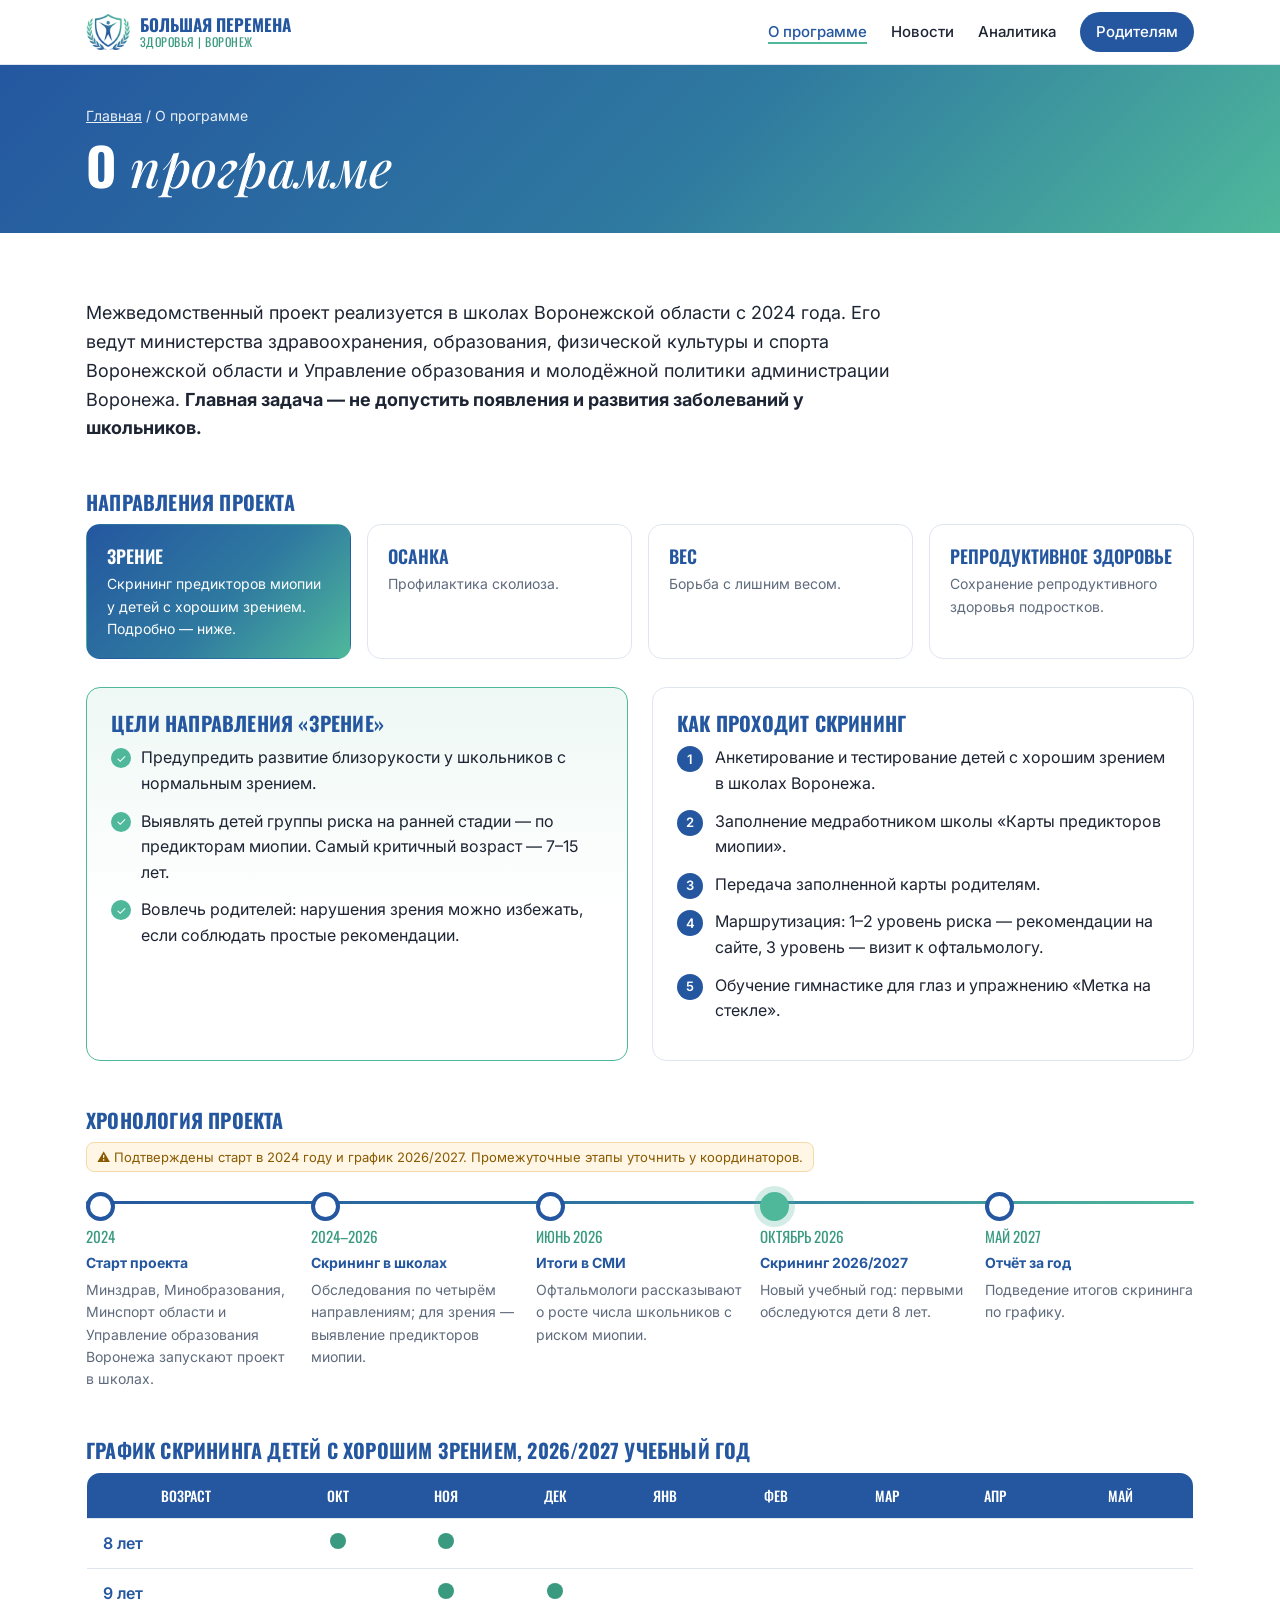
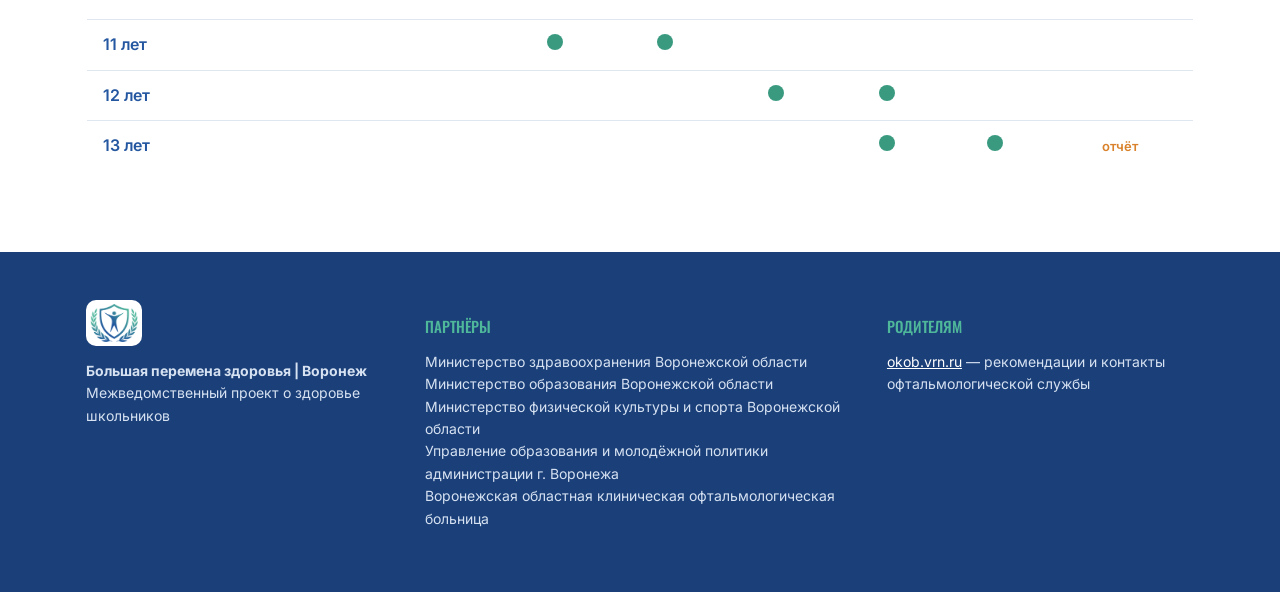
==== about.html @ 9f2401a3 "Главная — краткие выдержки, подробности на отдельных страницах Co-Authored-By: Claude Opus 5.5 <nore" ====
<!doctype html>
<html lang="ru">
<head>
<meta charset="utf-8">
<meta name="viewport" content="width=device-width, initial-scale=1">
<title>О программе · Большая перемена здоровья</title>
<meta name="description" content="Цели, направления, хронология и график скрининга проекта.">
<link rel="icon" href="assets/emblem.png">
<link rel="preconnect" href="https://fonts.googleapis.com">
<link href="https://fonts.googleapis.com/css2?family=Oswald:wght@500;700&family=Playfair+Display:ital,wght@1,500&family=Inter:wght@400;500;600&display=swap" rel="stylesheet">
<link rel="stylesheet" href="styles.css">
</head>
<body>

<header class="topbar">
  <div class="wrap topbar__in">
    <a href="index.html" class="brand">
      <img src="assets/emblem.png" alt="" width="44" height="36">
      <span class="brand__txt"><b>Большая перемена</b><small>здоровья | Воронеж</small></span>
    </a>
    <button class="burger" aria-label="Меню" aria-expanded="false">☰</button>
    <nav class="nav">
      <a href="about.html" aria-current="page">О программе</a>
      <a href="news.html">Новости</a>
      <a href="analytics.html">Аналитика</a>
      <a href="https://okob.vrn.ru" target="_blank" rel="noopener" class="nav__cta">Родителям</a>
    </nav>
  </div>
</header>

<main id="top">
  <section class="page-head">
    <div class="wrap">
      <p class="crumbs"><a href="index.html">Главная</a> / О программе</p>
      <h1>О <em>программе</em></h1>
    </div>
  </section>
  <section class="section section--first">
    <div class="wrap">
      <p class="intro">Межведомственный проект реализуется в школах Воронежской области с 2024 года. Его ведут министерства здравоохранения, образования, физической культуры и спорта Воронежской области и Управление образования и молодёжной политики администрации Воронежа. <b>Главная задача — не допустить появления и развития заболеваний у школьников.</b></p>

      <h3 class="sub">Направления проекта</h3>
      <div class="dirs">
        <div class="dir dir--main"><b>Зрение</b><span>Скрининг предикторов миопии у детей с хорошим зрением. Подробно — ниже.</span></div>
        <div class="dir"><b>Осанка</b><span>Профилактика сколиоза.</span></div>
        <div class="dir"><b>Вес</b><span>Борьба с лишним весом.</span></div>
        <div class="dir"><b>Репродуктивное здоровье</b><span>Сохранение репродуктивного здоровья подростков.</span></div>
      </div>

      <div class="grid2">
        <div class="card card--goal">
          <h3>Цели направления «Зрение»</h3>
          <ul class="ticks">
            <li>Предупредить развитие близорукости у школьников с нормальным зрением.</li>
            <li>Выявлять детей группы риска на ранней стадии — по предикторам миопии. Самый критичный возраст — 7–15 лет.</li>
            <li>Вовлечь родителей: нарушения зрения можно избежать, если соблюдать простые рекомендации.</li>
          </ul>
        </div>
        <div class="card">
          <h3>Как проходит скрининг</h3>
          <ol class="steps">
            <li>Анкетирование и тестирование детей с хорошим зрением в школах Воронежа.</li>
            <li>Заполнение медработником школы «Карты предикторов миопии».</li>
            <li>Передача заполненной карты родителям.</li>
            <li>Маршрутизация: 1–2 уровень риска — рекомендации на сайте, 3 уровень — визит к офтальмологу.</li>
            <li>Обучение гимнастике для глаз и упражнению «Метка на стекле».</li>
          </ol>
        </div>
      </div>

      <h3 class="sub">Хронология проекта</h3>
      <p class="note">⚠ Подтверждены старт в 2024 году и график 2026/2027. Промежуточные этапы уточнить у координаторов.</p>
      <ol class="timeline">
        <li><time>2024</time><b>Старт проекта</b><span>Минздрав, Минобразования, Минспорт области и Управление образования Воронежа запускают проект в школах.</span></li>
        <li><time>2024–2026</time><b>Скрининг в школах</b><span>Обследования по четырём направлениям; для зрения — выявление предикторов миопии.</span></li>
        <li><time>Июнь 2026</time><b>Итоги в СМИ</b><span>Офтальмологи рассказывают о росте числа школьников с риском миопии.</span></li>
        <li class="is-now"><time>Октябрь 2026</time><b>Скрининг 2026/2027</b><span>Новый учебный год: первыми обследуются дети 8 лет.</span></li>
        <li><time>Май 2027</time><b>Отчёт за год</b><span>Подведение итогов скрининга по графику.</span></li>
      </ol>

      <h3 class="sub">График скрининга детей с хорошим зрением, 2026/2027 учебный год</h3>
      <div class="table-scroll">
        <table class="sched">
          <thead><tr><th>Возраст</th><th>Окт</th><th>Ноя</th><th>Дек</th><th>Янв</th><th>Фев</th><th>Мар</th><th>Апр</th><th>Май</th></tr></thead>
          <tbody>
            <tr><th>8 лет</th><td class="on"></td><td class="on"></td><td></td><td></td><td></td><td></td><td></td><td></td></tr>
            <tr><th>9 лет</th><td></td><td class="on"></td><td class="on"></td><td></td><td></td><td></td><td></td><td></td></tr>
            <tr><th>11 лет</th><td></td><td></td><td class="on"></td><td class="on"></td><td></td><td></td><td></td><td></td></tr>
            <tr><th>12 лет</th><td></td><td></td><td></td><td></td><td class="on"></td><td class="on"></td><td></td><td></td></tr>
            <tr><th>13 лет</th><td></td><td></td><td></td><td></td><td></td><td class="on"></td><td class="on"></td><td class="rep">отчёт</td></tr>
          </tbody>
        </table>
      </div>
    </div>
  </section>
</main>

<footer class="footer">
  <div class="wrap footer__in">
    <div>
      <img src="assets/emblem.png" alt="" width="56" height="46">
      <p><b>Большая перемена здоровья | Воронеж</b><br>Межведомственный проект о здоровье школьников</p>
    </div>
    <div>
      <p class="footer__h">Партнёры</p>
      <p>Министерство здравоохранения Воронежской области<br>Министерство образования Воронежской области<br>Министерство физической культуры и спорта Воронежской области<br>Управление образования и молодёжной политики администрации г. Воронежа<br>Воронежская областная клиническая офтальмологическая больница</p>
    </div>
    <div>
      <p class="footer__h">Родителям</p>
      <p><a href="https://okob.vrn.ru" target="_blank" rel="noopener">okob.vrn.ru</a> — рекомендации и контакты офтальмологической службы</p>
    </div>
  </div>
</footer>

<script src="app.js"></script>
</body>
</html>
---- styles.css ----
:root {
  --blue: #2457a0;
  --blue-d: #1b3f78;
  --teal: #4fb89b;
  --teal-d: #3a9a80;
  --ink: #1d2433;
  --muted: #5f6b7d;
  --line: #dfe6ef;
  --bg: #ffffff;
  --tint: #f2f7fa;
  --radius: 14px;
  --grad: linear-gradient(135deg, var(--blue) 0%, #2f7aa0 55%, var(--teal) 100%);
  --accent-text: #2457a0;
  --surface: #ffffff;
  --header: rgba(255,255,255,.95);
  --goal: #eef8f4;
  --tag-bg: #e8f5f0;
  --track: #e5ecf5;
  --note-bg: #fff6e5;
  --note-fg: #8a5a00;
  --note-line: #f3dca8;
}
@media (prefers-color-scheme: dark) {
  :root:not([data-theme="light"]) {
    --ink: #e4eaf3; --muted: #9aa8bb; --line: #2a3648; --bg: #0f1724; --tint: #131d2d;
    --accent-text: #8db8f0; --teal-d: #63c9ab; --surface: #172233; --header: rgba(15,23,36,.95);
    --goal: #16302b; --tag-bg: #1b3a33; --track: #26344a;
    --note-bg: #33270f; --note-fg: #f0c873; --note-line: #5a4519; color-scheme: dark;
  }
}
:root[data-theme="dark"] {
  --ink: #e4eaf3; --muted: #9aa8bb; --line: #2a3648; --bg: #0f1724; --tint: #131d2d;
  --accent-text: #8db8f0; --teal-d: #63c9ab; --surface: #172233; --header: rgba(15,23,36,.95);
  --goal: #16302b; --tag-bg: #1b3a33; --track: #26344a;
  --note-bg: #33270f; --note-fg: #f0c873; --note-line: #5a4519; color-scheme: dark;
}

* { box-sizing: border-box; }
html { scroll-behavior: smooth; scroll-padding-top: 72px; }
body { margin: 0; font: 16px/1.6 Inter, system-ui, sans-serif; color: var(--ink); background: var(--bg); }
img { max-width: 100%; display: block; }
a { color: var(--accent-text); }
a:focus-visible, button:focus-visible { outline: 3px solid var(--teal); outline-offset: 2px; }
@media (prefers-reduced-motion: reduce) { html { scroll-behavior: auto; } .post { transition: none; } }
.wrap { max-width: 1140px; margin: 0 auto; padding: 0 16px; }

h1, h2, h3 { font-family: Oswald, sans-serif; text-transform: uppercase; letter-spacing: .01em; line-height: 1.15; margin: 0 0 .5em; }
h1 em, h2 em { font-family: "Playfair Display", serif; font-style: italic; text-transform: none; font-weight: 500; }
h2 { font-size: clamp(28px, 4vw, 40px); color: var(--accent-text); }
h3 { font-size: 20px; color: var(--accent-text); }
.sub { margin-top: 48px; }
.eyebrow { font: 600 13px/1 Inter, sans-serif; text-transform: uppercase; letter-spacing: .12em; margin: 0 0 12px; opacity: .85; }
.eyebrow--teal { color: var(--teal-d); opacity: 1; }
.intro { font-size: 18px; max-width: 820px; }
.muted { color: var(--muted); font-size: 14px; margin: -6px 0 16px; }
.note { display: inline-block; background: var(--note-bg); color: var(--note-fg); border: 1px solid var(--note-line); border-radius: 8px; padding: 4px 10px; font-size: 13px; margin: 0 0 20px; }

/* top bar */
.topbar { position: sticky; top: env(safe-area-inset-top, 0px); z-index: 10; background: var(--header); backdrop-filter: blur(8px); border-bottom: 1px solid var(--line); }
.topbar__in { display: flex; align-items: center; justify-content: space-between; height: 64px; }
.brand { display: flex; align-items: center; gap: 10px; text-decoration: none; color: var(--accent-text); }
.brand img { width: 44px; height: auto; }
.brand__txt { display: flex; flex-direction: column; font-family: Oswald, sans-serif; text-transform: uppercase; line-height: 1.1; }
.brand__txt b { font-weight: 700; font-size: 17px; }
.brand__txt small { font-size: 12px; letter-spacing: .04em; color: var(--teal-d); }
.nav { display: flex; gap: 24px; align-items: center; }
.nav a { text-decoration: none; color: var(--ink); font-weight: 500; font-size: 15px; }
.nav a:hover { color: var(--accent-text); }
.nav__cta { background: var(--blue); color: #fff !important; padding: 8px 16px; border-radius: 999px; }
.burger { display: none; background: none; border: 0; font-size: 26px; color: var(--accent-text); cursor: pointer; }

/* hero */
.hero { background: var(--grad); color: #fff; padding: 72px 0; overflow: hidden; }
.hero__in { display: grid; grid-template-columns: 1.3fr 1fr; gap: 40px; align-items: center; }
.hero h1 { font-size: clamp(36px, 6vw, 64px); color: #fff; }
.lead { font-size: 19px; max-width: 560px; opacity: .95; }
.hero__logo { background: #fff; border-radius: 24px; padding: 24px; max-width: 340px; justify-self: center; box-shadow: 0 20px 50px rgba(0,0,0,.18); }
.hero__btns { display: flex; flex-wrap: wrap; gap: 12px; margin-top: 28px; }
.btn { display: inline-block; padding: 12px 22px; border-radius: 999px; font-weight: 600; text-decoration: none; }
.btn--light { background: #fff; color: var(--blue); }
.btn--ghost { border: 2px solid rgba(255,255,255,.8); color: #fff; }

/* sections */
.section { padding: 80px 0; }
.section--tint { background: var(--tint); }
.grid2 { display: grid; grid-template-columns: 1fr 1fr; gap: 24px; margin: 28px 0 24px; }
.card { background: var(--surface); border: 1px solid var(--line); border-radius: var(--radius); padding: 24px; }
.card--goal { border-color: var(--teal); background: linear-gradient(180deg, var(--goal), var(--surface) 60%); }
.ticks, .steps { margin: 0; padding: 0; list-style: none; }
.ticks li { position: relative; padding-left: 30px; margin-bottom: 12px; }
.ticks li::before { content: "✓"; position: absolute; left: 0; top: 0; width: 20px; height: 20px; border-radius: 50%; background: var(--teal); color: #fff; font-size: 12px; display: grid; place-items: center; margin-top: 3px; }
.steps { counter-reset: s; }
.steps li { counter-increment: s; position: relative; padding-left: 38px; margin-bottom: 12px; }
.steps li::before { content: counter(s); position: absolute; left: 0; top: 1px; width: 26px; height: 26px; border-radius: 50%; background: var(--blue); color: #fff; font-weight: 600; font-size: 13px; display: grid; place-items: center; }

/* timeline */
.timeline { list-style: none; margin: 0; padding: 0; display: grid; grid-template-columns: repeat(5, 1fr); gap: 16px; position: relative; }
.timeline::before { content: ""; position: absolute; top: 9px; left: 0; right: 0; height: 3px; background: var(--grad); border-radius: 3px; }
.timeline li { position: relative; padding-top: 32px; display: flex; flex-direction: column; gap: 4px; font-size: 14px; }
.timeline li::before { content: ""; position: absolute; top: 0; left: 0; width: 21px; height: 21px; border-radius: 50%; background: var(--surface); border: 4px solid var(--blue); }
.timeline li.is-now::before { background: var(--teal); border-color: var(--teal); box-shadow: 0 0 0 6px rgba(79,184,155,.25); }
.timeline time { font-family: Oswald, sans-serif; color: var(--teal-d); text-transform: uppercase; font-size: 15px; }
.timeline b { color: var(--accent-text); }
.timeline span { color: var(--muted); }

/* schedule */
.table-scroll { overflow-x: auto; }
.sched { width: 100%; min-width: 560px; border-collapse: collapse; background: var(--surface); border-radius: var(--radius); overflow: hidden; border: 1px solid var(--line); }
.sched th, .sched td { padding: 12px 8px; text-align: center; border-bottom: 1px solid var(--line); }
.sched thead th { background: var(--blue); color: #fff; font: 500 14px Oswald, sans-serif; text-transform: uppercase; }
.sched tbody th { text-align: left; padding-left: 16px; font-weight: 600; color: var(--accent-text); }
.sched td.on::after { content: ""; display: inline-block; width: 16px; height: 16px; border-radius: 50%; background: var(--teal-d); }
.sched td.rep { color: #d9822b; font-size: 13px; font-weight: 600; }

/* news */
.chips { display: flex; flex-wrap: wrap; gap: 8px; margin-bottom: 24px; }
.chip { border: 1px solid var(--line); background: var(--surface); padding: 8px 16px; border-radius: 999px; font: 500 14px Inter, sans-serif; cursor: pointer; color: var(--ink); }
.chip.is-active { background: var(--blue); border-color: var(--blue); color: #fff; }
.news { display: grid; grid-template-columns: repeat(3, 1fr); gap: 24px; }
.post { background: var(--surface); border-radius: var(--radius); overflow: hidden; border: 1px solid var(--line); display: flex; flex-direction: column; transition: transform .15s, box-shadow .15s; }
.post:hover { transform: translateY(-3px); box-shadow: 0 12px 30px rgba(36,87,160,.12); }
.post__img { height: 150px; background: var(--grad); display: grid; place-items: center; font-size: 44px; }
.post__body { padding: 18px 20px 22px; display: flex; flex-direction: column; gap: 8px; flex: 1; }
.post__meta { font-size: 13px; color: var(--muted); display: flex; gap: 10px; align-items: center; }
.tag { background: var(--tag-bg); color: var(--teal-d); padding: 2px 8px; border-radius: 6px; font-weight: 600; font-size: 12px; }
.post h4 { margin: 0; font-size: 17px; line-height: 1.35; }
.post p { margin: 0; color: var(--muted); font-size: 14px; }
.post a { margin-top: auto; font-weight: 600; text-decoration: none; font-size: 14px; }

/* analytics */
.kpis { display: grid; grid-template-columns: repeat(4, 1fr); gap: 16px; margin-top: 8px; }
.kpi { background: var(--grad); color: #fff; border-radius: var(--radius); padding: 22px; display: flex; flex-direction: column; }
.kpi__v { font: 700 38px/1.1 Oswald, sans-serif; }
.kpi__l { font-size: 14px; opacity: .9; }
.bars { display: flex; align-items: flex-end; gap: 16px; height: 220px; padding-top: 10px; border-bottom: 1px solid var(--line); }
.bar { flex: 1; height: 100%; display: flex; flex-direction: column; justify-content: flex-end; align-items: center; position: relative; }
.bar__plan { position: absolute; bottom: 0; width: 70%; background: var(--track); border-radius: 6px 6px 0 0; }
.bar__fact { position: relative; width: 70%; background: var(--blue); border-radius: 6px 6px 0 0; }
.bar__v { position: relative; font-size: 12px; font-weight: 600; color: var(--accent-text); margin-bottom: 4px; }
.bar__x { display: flex; gap: 16px; margin-top: 8px; }
.bar__x span { flex: 1; text-align: center; font-size: 13px; color: var(--muted); }
.donut-wrap { display: flex; align-items: center; gap: 28px; flex-wrap: wrap; }
.donut { width: 180px; height: 180px; transform: rotate(-90deg); }
.legend { list-style: none; margin: 0; padding: 0; display: flex; flex-direction: column; gap: 10px; font-size: 14px; }
.legend i { display: inline-block; width: 12px; height: 12px; border-radius: 3px; margin-right: 8px; vertical-align: -1px; }
.legend b { font-family: Oswald, sans-serif; font-size: 18px; margin-right: 6px; }
.hbars { display: flex; flex-direction: column; gap: 14px; }
.hbar { display: grid; grid-template-columns: 260px 1fr 48px; gap: 12px; align-items: center; font-size: 14px; }
.hbar__track { height: 12px; background: var(--track); border-radius: 6px; overflow: hidden; }
.hbar__fill { height: 100%; background: linear-gradient(90deg, var(--blue), var(--teal)); border-radius: 6px; }
.hbar b { text-align: right; color: var(--accent-text); }

/* footer */
.footer { background: var(--blue-d); color: #d6e2f2; padding: 48px 0; font-size: 14px; }
.footer__in { display: grid; grid-template-columns: 1fr 1.4fr 1fr; gap: 32px; }
.footer img { background: #fff; border-radius: 10px; padding: 4px; margin-bottom: 12px; }
.footer a { color: #fff; }
.footer__h { font: 500 15px Oswald, sans-serif; text-transform: uppercase; color: var(--teal); margin-bottom: 8px; }

/* responsive */
@media (max-width: 900px) {
  .hero__in, .grid2, .footer__in { grid-template-columns: 1fr; }
  .hero__logo { max-width: 240px; }
  .news { grid-template-columns: 1fr 1fr; }
  .kpis { grid-template-columns: 1fr 1fr; }
  .timeline { grid-template-columns: 1fr; gap: 20px; padding-left: 36px; }
  .timeline::before { top: 0; bottom: 0; left: 9px; right: auto; width: 3px; height: auto; }
  .timeline li { padding-top: 0; }
  .timeline li::before { left: -36px; top: 2px; }
  .hbar { grid-template-columns: 1fr 48px; }
  .hbar span { grid-column: 1 / -1; }
}
@media (max-width: 720px) {
  .burger { display: block; }
  .nav { display: none; position: absolute; top: 64px; left: 0; right: 0; background: var(--surface); flex-direction: column; align-items: stretch; gap: 0; border-bottom: 1px solid var(--line); }
  .nav.is-open { display: flex; }
  .nav a { padding: 14px 16px; border-top: 1px solid var(--line); }
  .nav__cta { border-radius: 0; }
  .news { grid-template-columns: 1fr; }
  .section { padding: 56px 0; }
  .hero { padding: 48px 0; }
}

/* directions */
.dirs { display: grid; grid-template-columns: repeat(4, 1fr); gap: 16px; margin-bottom: 8px; }
.dir { display: flex; flex-direction: column; gap: 4px; padding: 18px 20px; border-radius: var(--radius); border: 1px solid var(--line); background: var(--surface); font-size: 14px; color: var(--muted); }
.dir b { font: 600 18px Oswald, sans-serif; text-transform: uppercase; color: var(--accent-text); }
.dir--main { background: var(--grad); border-color: transparent; color: #fff; }
.dir--main b { color: #fff; }
@media (max-width: 900px) { .dirs { grid-template-columns: 1fr 1fr; } }
@media (max-width: 480px) { .dirs { grid-template-columns: 1fr; } }
.post__img { color: #fff; font: 600 15px Oswald, sans-serif; text-transform: uppercase; letter-spacing: .08em; }

/* multi-page */
.nav a[aria-current="page"] { color: var(--accent-text); box-shadow: inset 0 -2px 0 var(--teal); }
.page-head { background: var(--grad); color: #fff; padding-block: 40px 36px; }
.page-head h1 { color: #fff; font-size: clamp(32px, 5vw, 52px); margin: 0; }
.crumbs { margin: 0 0 8px; font-size: 14px; opacity: .9; }
.crumbs a { color: #fff; }
.section--first { padding-top: 48px; }
.section__head { display: flex; flex-wrap: wrap; align-items: baseline; justify-content: space-between; gap: 8px 24px; margin-bottom: 8px; }
.section__head h2 { margin: 0; }
.more { font-weight: 600; text-decoration: none; white-space: nowrap; }
.more:hover { text-decoration: underline; }
.timeline--short { grid-template-columns: repeat(3, 1fr); margin-top: 32px; }
@media (max-width: 900px) {
  .timeline--short { grid-template-columns: 1fr; }
  .nav a[aria-current="page"] { box-shadow: inset 3px 0 0 var(--teal); }
}
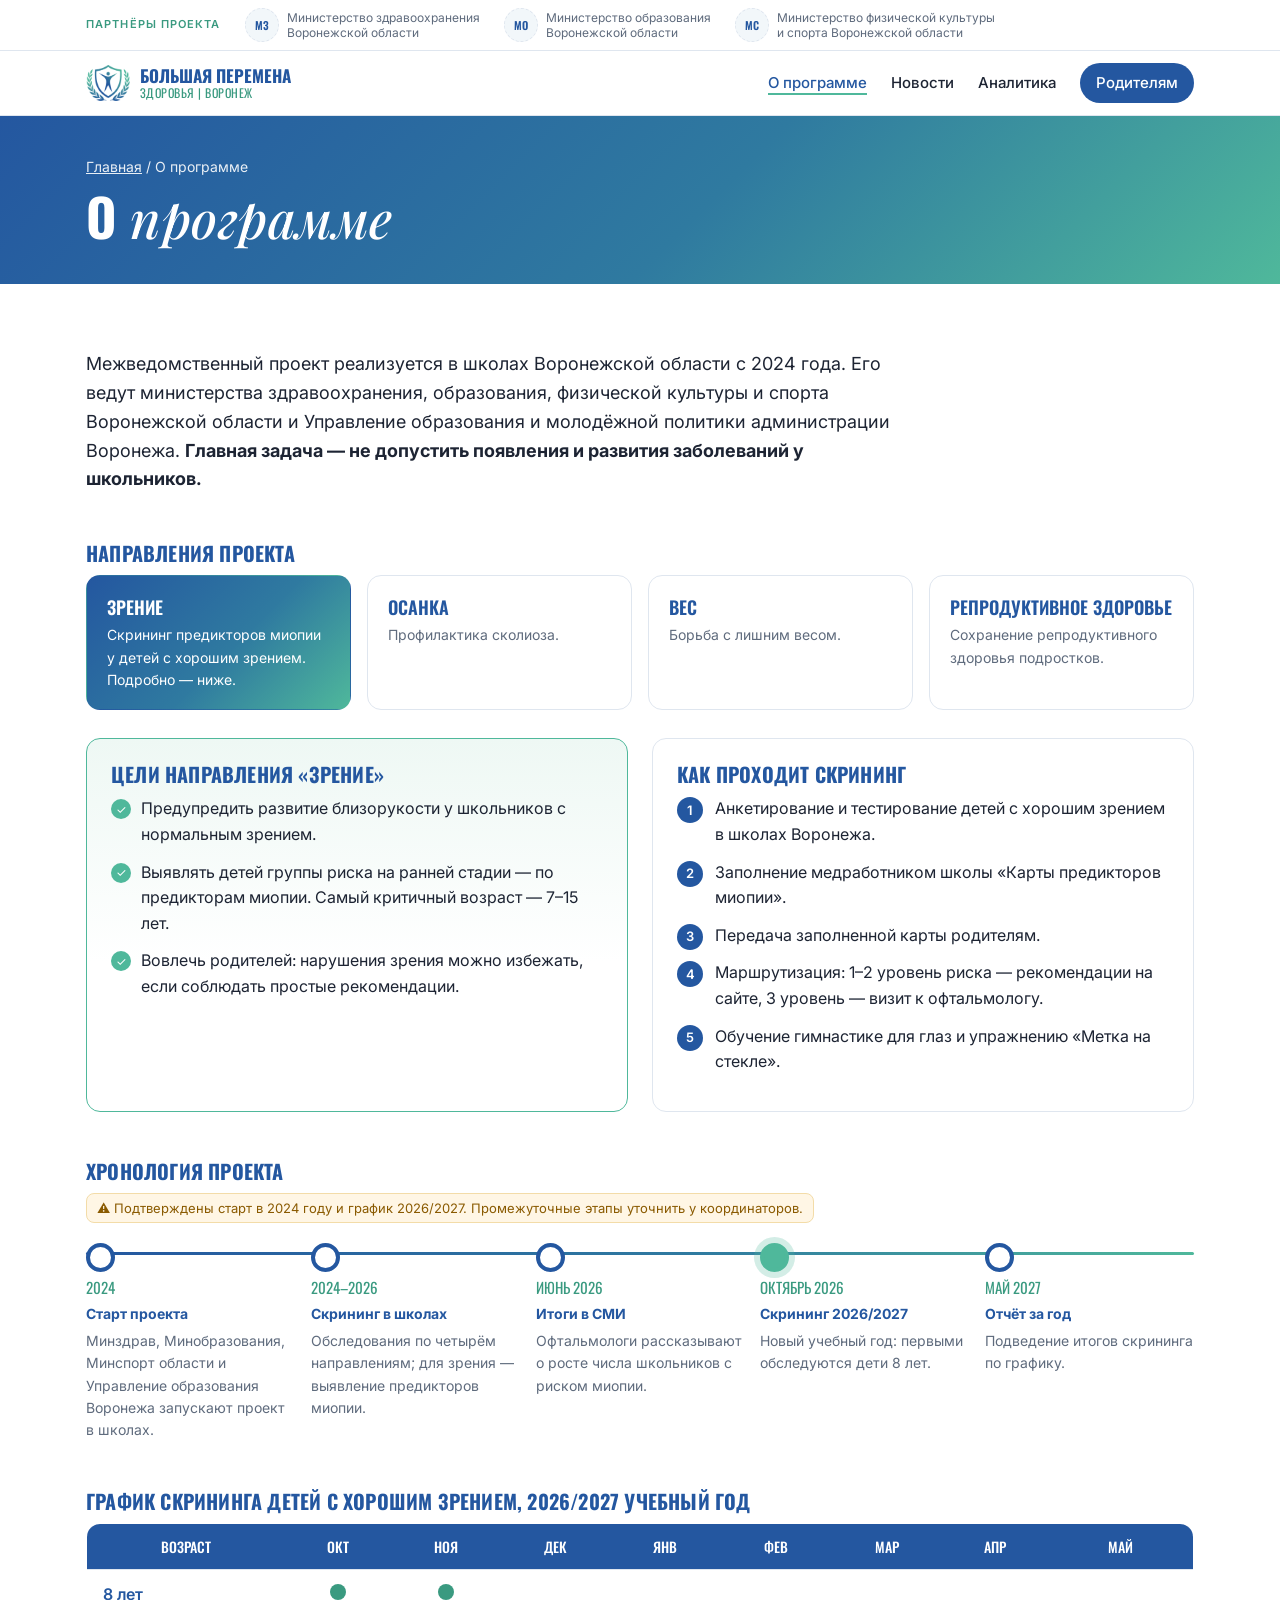
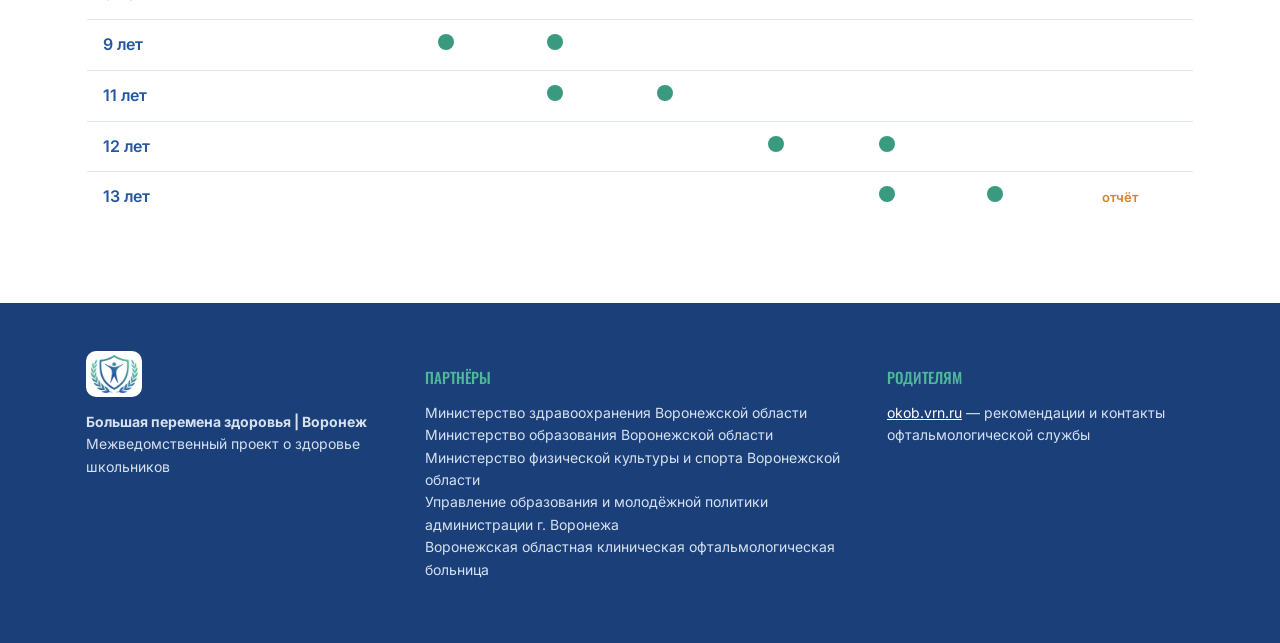
==== commit 97c61488: "Шапка: полоса с местами под логотипы министерств-партнёров Co-Authored-By: Claude Opus 5.5 <noreply@" ====
--- a/about.html
+++ b/about.html
@@ -11,6 +11,17 @@
 <link rel="stylesheet" href="styles.css">
 </head>
 <body>
+
+<div class="partners-bar">
+  <div class="wrap partners-bar__in">
+    <span class="partners-bar__lbl">Партнёры проекта</span>
+    <ul class="partners">
+      <li class="partner"><span class="partner__logo" data-abbr="МЗ"><img src="assets/partners/minzdrav.png" alt="" onerror="this.remove()"></span><span class="partner__name">Министерство здравоохранения<br>Воронежской области</span></li>
+      <li class="partner"><span class="partner__logo" data-abbr="МО"><img src="assets/partners/minobr.png" alt="" onerror="this.remove()"></span><span class="partner__name">Министерство образования<br>Воронежской области</span></li>
+      <li class="partner"><span class="partner__logo" data-abbr="МС"><img src="assets/partners/minsport.png" alt="" onerror="this.remove()"></span><span class="partner__name">Министерство физической культуры<br>и спорта Воронежской области</span></li>
+    </ul>
+  </div>
+</div>
 
 <header class="topbar">
   <div class="wrap topbar__in">
--- a/styles.css
+++ b/styles.css
@@ -207,3 +207,18 @@
   .timeline--short { grid-template-columns: 1fr; }
   .nav a[aria-current="page"] { box-shadow: inset 3px 0 0 var(--teal); }
 }
+
+/* partner ministries strip */
+.partners-bar { background: var(--surface); border-bottom: 1px solid var(--line); font-size: 12px; color: var(--muted); }
+.partners-bar__in { display: flex; align-items: center; gap: 12px 24px; padding-block: 8px; flex-wrap: wrap; }
+.partners-bar__lbl { text-transform: uppercase; letter-spacing: .1em; font-weight: 600; font-size: 11px; color: var(--teal-d); }
+.partners { list-style: none; margin: 0; padding: 0; display: flex; flex-wrap: wrap; gap: 8px 24px; }
+.partner { display: flex; align-items: center; gap: 8px; line-height: 1.25; }
+.partner__logo { position: relative; flex: none; width: 34px; height: 34px; border-radius: 50%; display: grid; place-items: center; background: var(--tint); border: 1px dashed var(--line); overflow: hidden; }
+.partner__logo::before { content: attr(data-abbr); font: 600 11px Oswald, sans-serif; color: var(--accent-text); }
+.partner__logo img { position: absolute; inset: 0; width: 100%; height: 100%; object-fit: contain; background: var(--surface); }
+.partner__logo:has(img) { border: 0; border-radius: 0; }
+@media (max-width: 720px) {
+  .partners-bar__lbl, .partner__name { display: none; }
+  .partners-bar__in { justify-content: center; }
+}
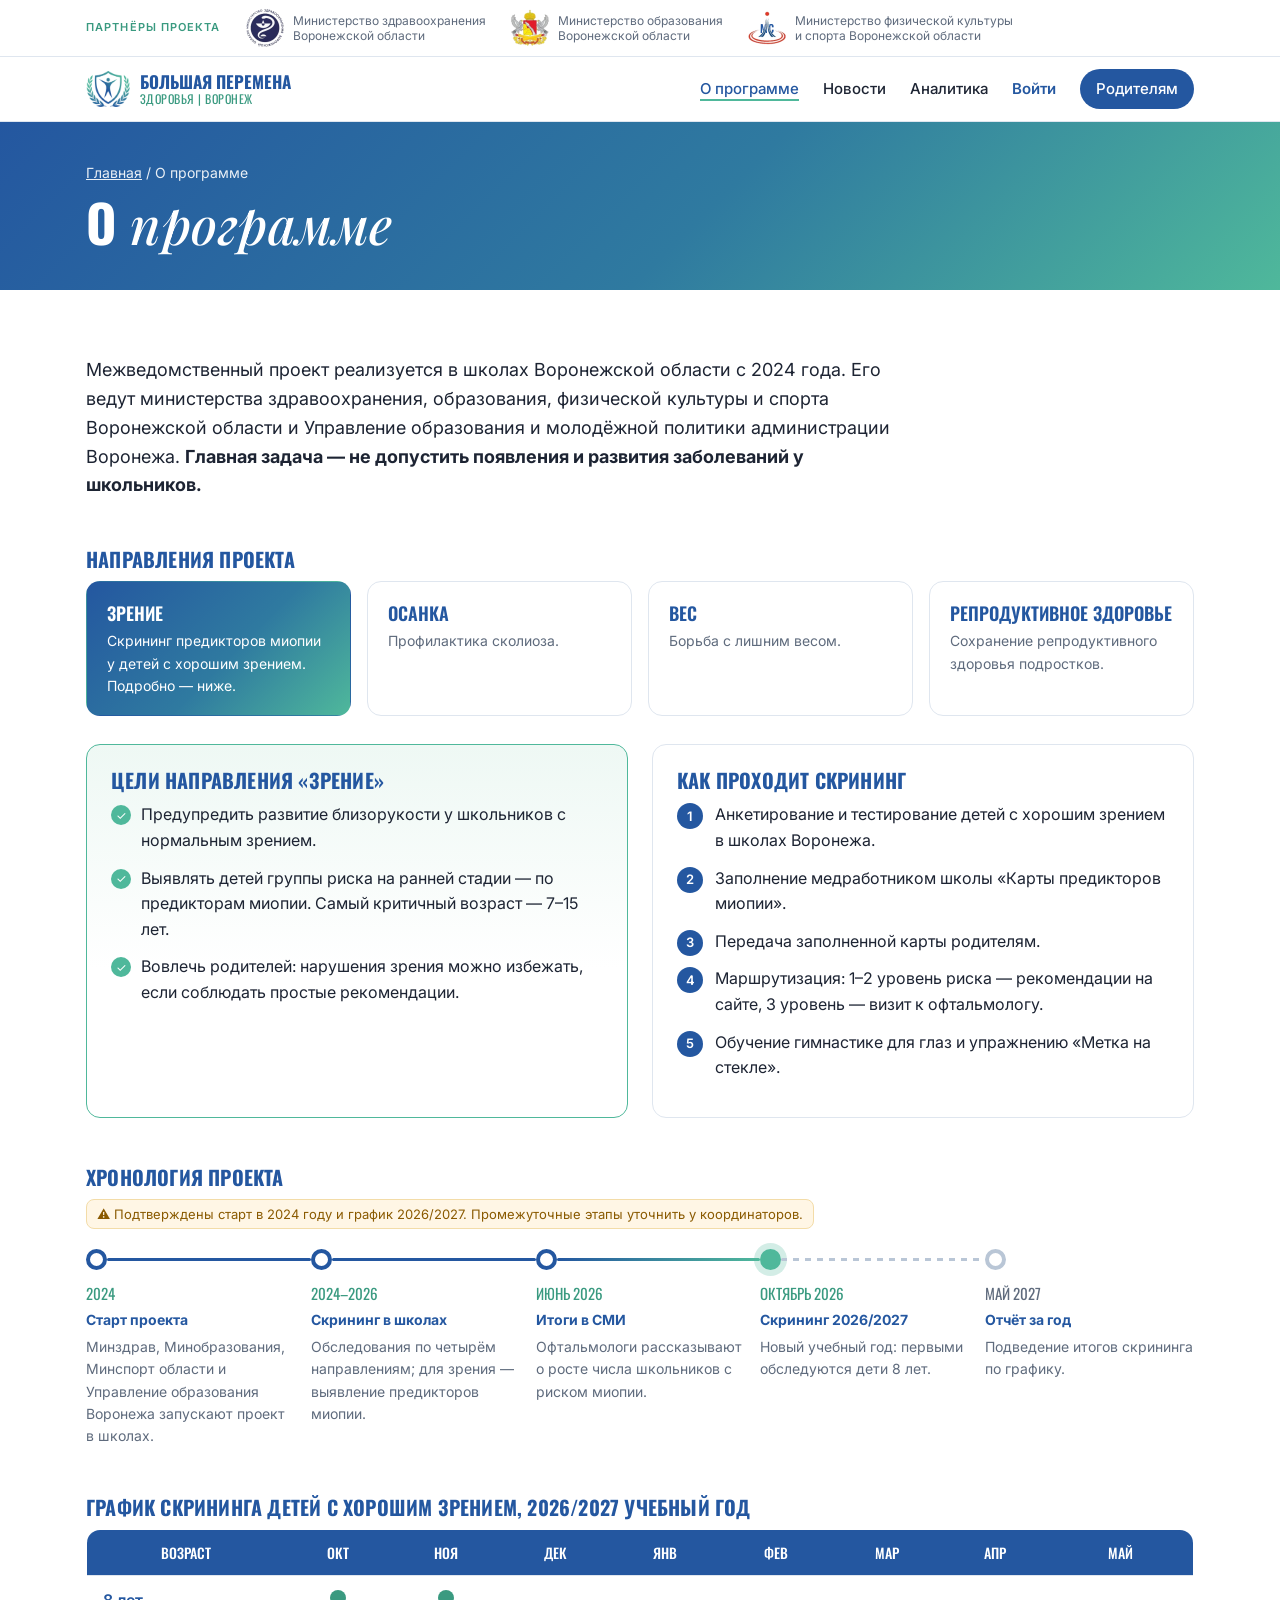
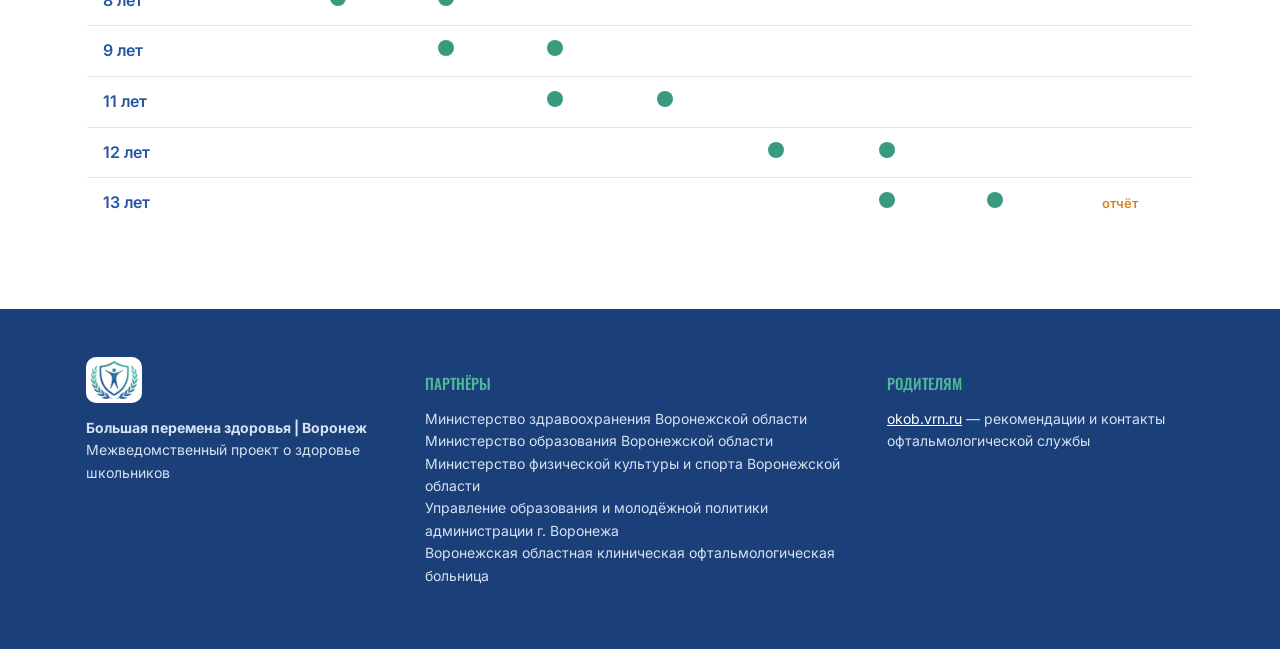
==== commit 0e9db42b: "Регистрация, вход, личный кабинет и панель администратора (демо) Роли: родитель, медработник школы, " ====
--- a/about.html
+++ b/about.html
@@ -34,6 +34,7 @@
       <a href="about.html" aria-current="page">О программе</a>
       <a href="news.html">Новости</a>
       <a href="analytics.html">Аналитика</a>
+      <a href="login.html" class="nav__login" data-auth>Войти</a>
       <a href="https://okob.vrn.ru" target="_blank" rel="noopener" class="nav__cta">Родителям</a>
     </nav>
   </div>
@@ -123,6 +124,7 @@
   </div>
 </footer>
 
+<script src="auth.js"></script>
 <script src="app.js"></script>
 </body>
 </html>
--- a/styles.css
+++ b/styles.css
@@ -19,23 +19,29 @@
   --note-bg: #fff6e5;
   --note-fg: #8a5a00;
   --note-line: #f3dca8;
+  --rail-future: #b9c6d6;
+  --ok-bg: #e6f5ef; --ok-fg: #1f7a5c;
+  --warn-bg: #fff3dc; --warn-fg: #8a5a00;
+  --crit-bg: #fde8e6; --crit-fg: #b3261e;
+  --none-bg: #eef1f5;
 }
 @media (prefers-color-scheme: dark) {
   :root:not([data-theme="light"]) {
     --ink: #e4eaf3; --muted: #9aa8bb; --line: #2a3648; --bg: #0f1724; --tint: #131d2d;
     --accent-text: #8db8f0; --teal-d: #63c9ab; --surface: #172233; --header: rgba(15,23,36,.95);
     --goal: #16302b; --tag-bg: #1b3a33; --track: #26344a;
-    --note-bg: #33270f; --note-fg: #f0c873; --note-line: #5a4519; color-scheme: dark;
+    --note-bg: #33270f; --note-fg: #f0c873; --note-line: #5a4519; --rail-future: #4a5a70; --ok-bg: #14342b; --ok-fg: #6fd3ae; --warn-bg: #3a2c10; --warn-fg: #f0c873; --crit-bg: #3d1a18; --crit-fg: #ff9a90; --none-bg: #222e40; color-scheme: dark;
   }
 }
 :root[data-theme="dark"] {
   --ink: #e4eaf3; --muted: #9aa8bb; --line: #2a3648; --bg: #0f1724; --tint: #131d2d;
   --accent-text: #8db8f0; --teal-d: #63c9ab; --surface: #172233; --header: rgba(15,23,36,.95);
   --goal: #16302b; --tag-bg: #1b3a33; --track: #26344a;
-  --note-bg: #33270f; --note-fg: #f0c873; --note-line: #5a4519; color-scheme: dark;
-}
-
-* { box-sizing: border-box; }
+  --note-bg: #33270f; --note-fg: #f0c873; --note-line: #5a4519; --rail-future: #4a5a70; --ok-bg: #14342b; --ok-fg: #6fd3ae; --warn-bg: #3a2c10; --warn-fg: #f0c873; --crit-bg: #3d1a18; --crit-fg: #ff9a90; --none-bg: #222e40; color-scheme: dark;
+}
+
+*, *::before, *::after { box-sizing: border-box; }
+[hidden] { display: none !important; }
 html { scroll-behavior: smooth; scroll-padding-top: 72px; }
 body { margin: 0; font: 16px/1.6 Inter, system-ui, sans-serif; color: var(--ink); background: var(--bg); }
 img { max-width: 100%; display: block; }
@@ -95,7 +101,13 @@
 
 /* timeline */
 .timeline { list-style: none; margin: 0; padding: 0; display: grid; grid-template-columns: repeat(5, 1fr); gap: 16px; position: relative; }
-.timeline::before { content: ""; position: absolute; top: 9px; left: 0; right: 0; height: 3px; background: var(--grad); border-radius: 3px; }
+/* rail: segments between dots; filled up to the current stage, dashed after it */
+.timeline li:not(:last-child)::after { content: ""; position: absolute; top: 9px; left: 21px; width: calc(100% - 5px); height: 3px; border-radius: 3px;
+  background: repeating-linear-gradient(90deg, var(--rail-future) 0 6px, transparent 6px 12px); }
+.timeline li:has(~ li.is-now)::after { background: var(--blue); }
+.timeline li:has(+ li.is-now)::after { background: linear-gradient(90deg, var(--blue), var(--teal)); }
+.timeline li.is-now ~ li::before { border-color: var(--rail-future); }
+.timeline li.is-now ~ li time { color: var(--muted); }
 .timeline li { position: relative; padding-top: 32px; display: flex; flex-direction: column; gap: 4px; font-size: 14px; }
 .timeline li::before { content: ""; position: absolute; top: 0; left: 0; width: 21px; height: 21px; border-radius: 50%; background: var(--surface); border: 4px solid var(--blue); }
 .timeline li.is-now::before { background: var(--teal); border-color: var(--teal); box-shadow: 0 0 0 6px rgba(79,184,155,.25); }
@@ -164,7 +176,9 @@
   .news { grid-template-columns: 1fr 1fr; }
   .kpis { grid-template-columns: 1fr 1fr; }
   .timeline { grid-template-columns: 1fr; gap: 20px; padding-left: 36px; }
-  .timeline::before { top: 0; bottom: 0; left: 9px; right: auto; width: 3px; height: auto; }
+  .timeline li:not(:last-child)::after { top: 23px; left: -27px; width: 3px; height: calc(100% - 1px);
+    background: repeating-linear-gradient(180deg, var(--rail-future) 0 6px, transparent 6px 12px); }
+  .timeline li:has(+ li.is-now)::after { background: linear-gradient(180deg, var(--blue), var(--teal)); }
   .timeline li { padding-top: 0; }
   .timeline li::before { left: -36px; top: 2px; }
   .hbar { grid-template-columns: 1fr 48px; }
@@ -214,11 +228,99 @@
 .partners-bar__lbl { text-transform: uppercase; letter-spacing: .1em; font-weight: 600; font-size: 11px; color: var(--teal-d); }
 .partners { list-style: none; margin: 0; padding: 0; display: flex; flex-wrap: wrap; gap: 8px 24px; }
 .partner { display: flex; align-items: center; gap: 8px; line-height: 1.25; }
-.partner__logo { position: relative; flex: none; width: 34px; height: 34px; border-radius: 50%; display: grid; place-items: center; background: var(--tint); border: 1px dashed var(--line); overflow: hidden; }
+.partner__logo { position: relative; flex: none; width: 40px; height: 40px; border-radius: 50%; display: grid; place-items: center; background: var(--tint); border: 1px dashed var(--line); overflow: hidden; }
 .partner__logo::before { content: attr(data-abbr); font: 600 11px Oswald, sans-serif; color: var(--accent-text); }
 .partner__logo img { position: absolute; inset: 0; width: 100%; height: 100%; object-fit: contain; background: var(--surface); }
+.partner__logo:has(img), .partner__logo:has(img) img { background: transparent; }
 .partner__logo:has(img) { border: 0; border-radius: 0; }
 @media (max-width: 720px) {
-  .partners-bar__lbl, .partner__name { display: none; }
-  .partners-bar__in { justify-content: center; }
-}
+  .partners-bar__lbl { display: none; }
+  .partners { flex-direction: column; gap: 6px; }
+  .partner { font-size: 12px; }
+  .partner__logo { width: 32px; height: 32px; }
+}
+
+/* account: forms */
+.narrow { max-width: 720px; }
+.form { display: flex; flex-direction: column; gap: 18px; }
+.form fieldset { border: 0; padding: 0; margin: 0; }
+.form legend { font: 500 16px Oswald, sans-serif; text-transform: uppercase; color: var(--accent-text); margin-bottom: 10px; padding: 0; }
+.fields { display: grid; grid-template-columns: 1fr 1fr; gap: 14px 16px; }
+.fields > legend { grid-column: 1 / -1; }
+.fields--one { grid-template-columns: 1fr; }
+.field { display: flex; flex-direction: column; gap: 6px; font-size: 14px; font-weight: 500; min-width: 0; }
+.field small { color: var(--muted); font-weight: 400; }
+.field input, .field select, .field textarea { font: inherit; font-weight: 400; color: var(--ink); background: var(--bg); border: 1px solid var(--line); border-radius: 10px; padding: 10px 12px; width: 100%; }
+.field input:focus, .field select:focus, .field textarea:focus { outline: 2px solid var(--teal); outline-offset: 0; border-color: var(--teal); }
+.hint { grid-column: 1 / -1; margin: 0; font-size: 13px; color: var(--muted); }
+.roles { display: grid; grid-template-columns: 1fr 1fr; gap: 12px; }
+.roles legend { grid-column: 1 / -1; }
+.role { position: relative; cursor: pointer; }
+.role input { position: absolute; opacity: 0; }
+.role > span { display: flex; flex-direction: column; gap: 4px; height: 100%; padding: 14px 16px; border: 2px solid var(--line); border-radius: 12px; font-size: 13px; color: var(--muted); }
+.role b { font-size: 16px; color: var(--ink); }
+.role input:checked + span { border-color: var(--blue); background: var(--tint); }
+.role input:focus-visible + span { outline: 3px solid var(--teal); outline-offset: 2px; }
+.check { display: flex; gap: 10px; align-items: flex-start; font-size: 14px; cursor: pointer; }
+.check input { width: 18px; height: 18px; margin-top: 2px; accent-color: var(--blue); flex: none; }
+.check small { display: block; color: var(--muted); font-size: 12px; }
+.form__error { margin: 0; padding: 10px 12px; border-radius: 10px; background: var(--crit-bg); color: var(--crit-fg); font-size: 14px; }
+.form__ok { margin: 0; padding: 10px 12px; border-radius: 10px; background: var(--ok-bg); color: var(--ok-fg); font-size: 14px; }
+.form__group { margin: 8px 0 0; padding: 6px 12px; border-radius: 8px; background: var(--teal); color: #fff; font-weight: 600; font-size: 14px; display: flex; justify-content: space-between; gap: 8px; flex-wrap: wrap; }
+.form__group small { font-weight: 400; opacity: .9; }
+.form__group--med { background: var(--blue); }
+.btn { cursor: pointer; font: 600 15px Inter, sans-serif; }
+.btn--primary { background: var(--blue); color: #fff; border: 0; align-self: flex-start; }
+.btn--outline { background: transparent; color: var(--accent-text); border: 2px solid var(--line); }
+.btn--outline:hover { border-color: var(--accent-text); }
+.btn--sm { padding: 6px 12px; font-size: 13px; }
+.link-btn { background: none; border: 0; padding: 0; color: var(--muted); font: inherit; font-size: 13px; text-decoration: underline; cursor: pointer; align-self: flex-start; }
+.demo-login { margin-top: 24px; display: flex; flex-direction: column; gap: 12px; }
+.demo-login h3, .demo-login p { margin: 0; }
+.demo-login__btns { display: flex; flex-wrap: wrap; gap: 10px; }
+.nav__login { font-weight: 600 !important; color: var(--accent-text) !important; }
+
+/* cabinet */
+.cab-head { display: flex; justify-content: space-between; align-items: flex-end; flex-wrap: wrap; gap: 16px; margin-bottom: 24px; }
+.cab-head h2 { margin: 0; }
+.cab-head .muted { margin: 4px 0 0; }
+.cab-medic { display: grid; grid-template-columns: 1.2fr 1fr; gap: 24px; align-items: start; }
+.card--alert { border-color: var(--crit-fg); background: var(--crit-bg); }
+.empty { max-width: 560px; display: flex; flex-direction: column; gap: 8px; }
+.empty h3, .empty p { margin: 0; }
+.dl { display: grid; grid-template-columns: auto 1fr; gap: 10px 16px; margin: 0; font-size: 15px; }
+.dl dt { color: var(--muted); }
+.dl dd { margin: 0; min-width: 0; }
+.risk { display: inline-block; padding: 3px 10px; border-radius: 999px; font-size: 12px; font-weight: 600; white-space: nowrap; }
+.risk--0 { background: var(--ok-bg); color: var(--ok-fg); }
+.risk--1 { background: var(--tag-bg); color: var(--teal-d); }
+.risk--2 { background: var(--warn-bg); color: var(--warn-fg); }
+.risk--3 { background: var(--crit-bg); color: var(--crit-fg); }
+.risk--none { background: var(--none-bg); color: var(--muted); }
+
+/* tables */
+.tbl { width: 100%; border-collapse: collapse; font-size: 14px; font-variant-numeric: tabular-nums; }
+.tbl th { text-align: left; font-weight: 600; color: var(--muted); font-size: 12px; text-transform: uppercase; letter-spacing: .06em; padding: 8px 10px; border-bottom: 1px solid var(--line); }
+.tbl td { padding: 10px; border-bottom: 1px solid var(--line); vertical-align: middle; }
+.tbl tbody tr[data-id] { cursor: pointer; }
+.tbl tbody tr[data-id]:hover, .tbl tbody tr.is-active { background: var(--tint); }
+.tbl tbody tr.is-active td:first-child { box-shadow: inset 3px 0 0 var(--blue); }
+.tbl__act { white-space: nowrap; text-align: right; }
+.tbl__act .btn + .btn { margin-left: 6px; }
+.status { font-size: 12px; font-weight: 600; padding: 2px 8px; border-radius: 6px; }
+.status--active { background: var(--ok-bg); color: var(--ok-fg); }
+.status--pending { background: var(--warn-bg); color: var(--warn-fg); }
+.status--blocked { background: var(--none-bg); color: var(--muted); }
+.count { display: inline-grid; place-items: center; min-width: 20px; height: 20px; padding: 0 6px; border-radius: 999px; background: var(--crit-fg); color: #fff; font-size: 11px; margin-left: 4px; }
+.progress { display: flex; align-items: center; gap: 10px; min-width: 160px; }
+.progress .hbar__track { flex: 1; }
+.progress span { font-size: 13px; white-space: nowrap; }
+.grid2--top { align-items: start; }
+.news-admin { list-style: none; margin: 0; padding: 0; display: flex; flex-direction: column; }
+.news-admin li { display: flex; justify-content: space-between; align-items: center; gap: 12px; padding: 10px 0; border-bottom: 1px solid var(--line); }
+.news-admin li div { display: flex; flex-direction: column; min-width: 0; }
+.news-admin .muted { margin: 0; font-size: 13px; }
+textarea { resize: vertical; }
+
+@media (max-width: 900px) { .cab-medic { grid-template-columns: 1fr; } }
+@media (max-width: 560px) { .fields, .roles { grid-template-columns: 1fr; } }
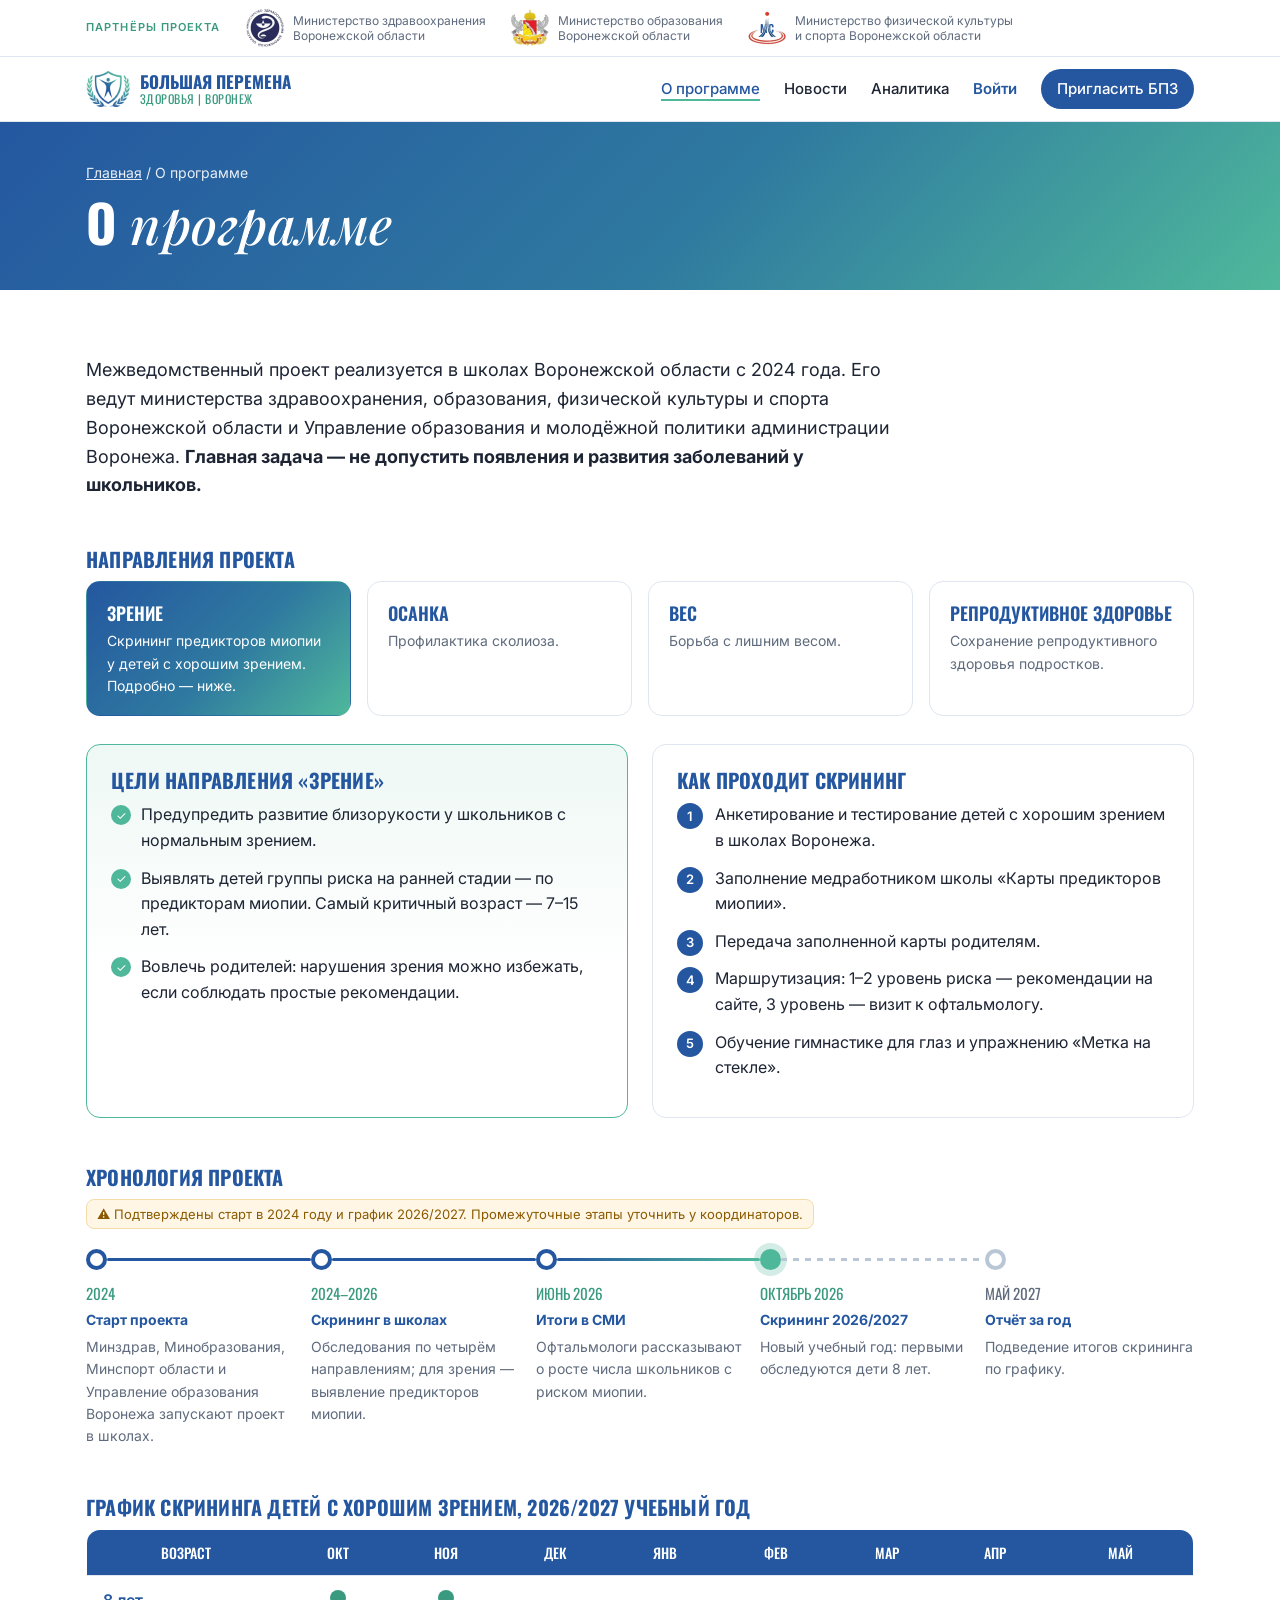
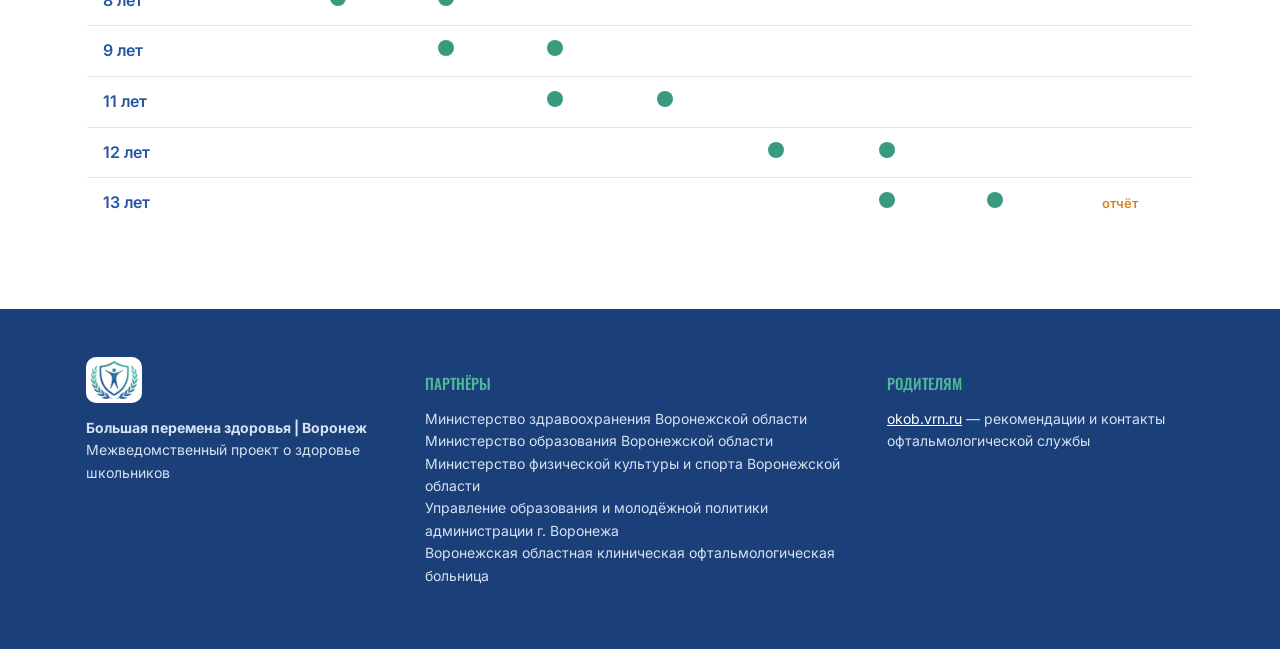
==== commit 21c069b1: "Убран кабинет родителя; добавлена заявка «Пригласить БПЗ в школу» Родители больше не регистрируются " ====
--- a/about.html
+++ b/about.html
@@ -35,7 +35,7 @@
       <a href="news.html">Новости</a>
       <a href="analytics.html">Аналитика</a>
       <a href="login.html" class="nav__login" data-auth>Войти</a>
-      <a href="https://okob.vrn.ru" target="_blank" rel="noopener" class="nav__cta">Родителям</a>
+      <a href="request.html" class="nav__cta">Пригласить БПЗ</a>
     </nav>
   </div>
 </header>
--- a/styles.css
+++ b/styles.css
@@ -324,3 +324,16 @@
 
 @media (max-width: 900px) { .cab-medic { grid-template-columns: 1fr; } }
 @media (max-width: 560px) { .fields, .roles { grid-template-columns: 1fr; } }
+
+/* request form + CTA */
+.field--wide { grid-column: 1 / -1; }
+.ages { border: 0; padding: 0; margin: 0; display: flex; flex-wrap: wrap; gap: 8px 20px; }
+.ages legend { font: 500 14px Inter, sans-serif; text-transform: none; color: var(--ink); margin-bottom: 8px; width: 100%; }
+.section--cta { padding-block: 0; }
+.cta { display: flex; align-items: center; justify-content: space-between; flex-wrap: wrap; gap: 20px 32px; background: var(--grad); color: #fff; border-radius: var(--radius); padding: 32px; margin-top: 56px; }
+@media (max-width: 560px) { .cta { padding: 24px; } }
+.cta h2 { color: #fff; margin: 0 0 6px; font-size: clamp(24px, 3.4vw, 34px); }
+.cta p { margin: 0; opacity: .95; }
+#adminBody { display: flex; flex-direction: column; gap: 24px; }
+#adminBody > .grid2 { margin: 0; }
+.req-status { font: inherit; font-size: 13px; padding: 6px 8px; border-radius: 8px; border: 1px solid var(--line); background: var(--bg); color: var(--ink); }
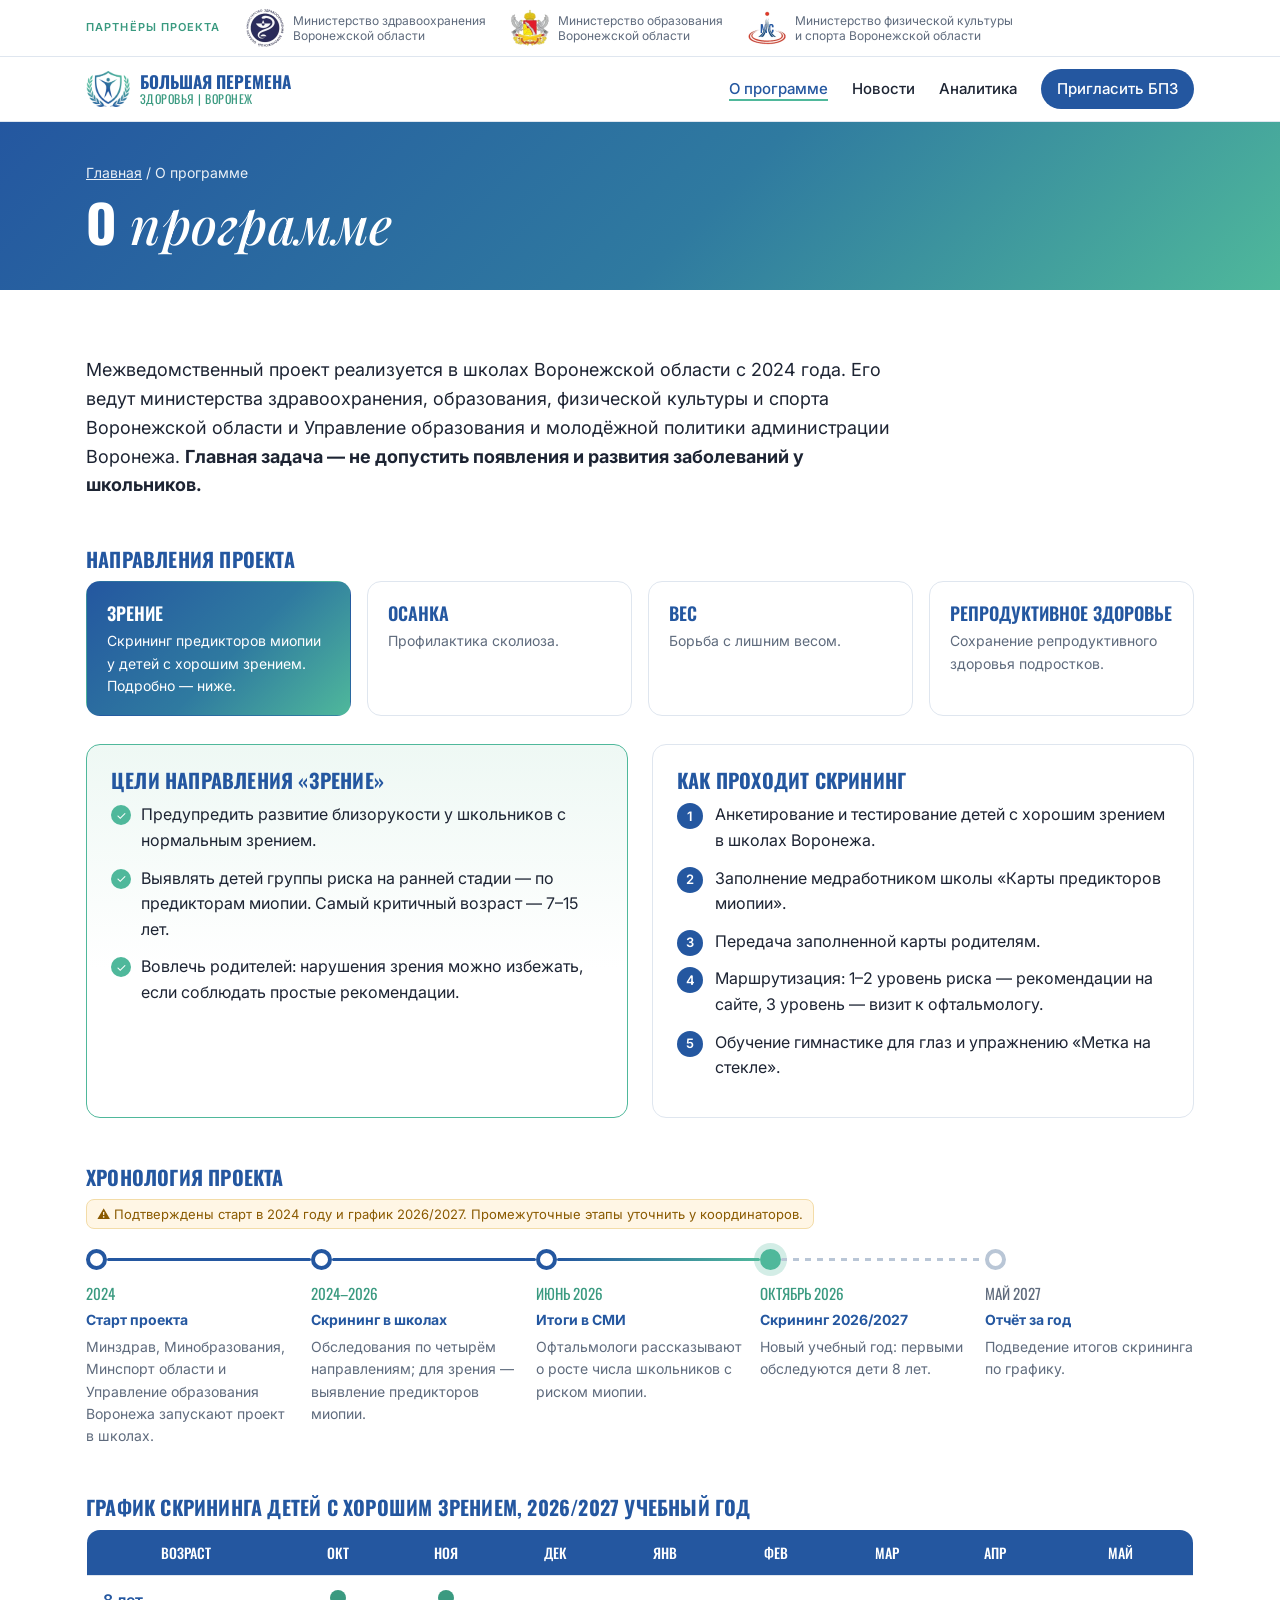
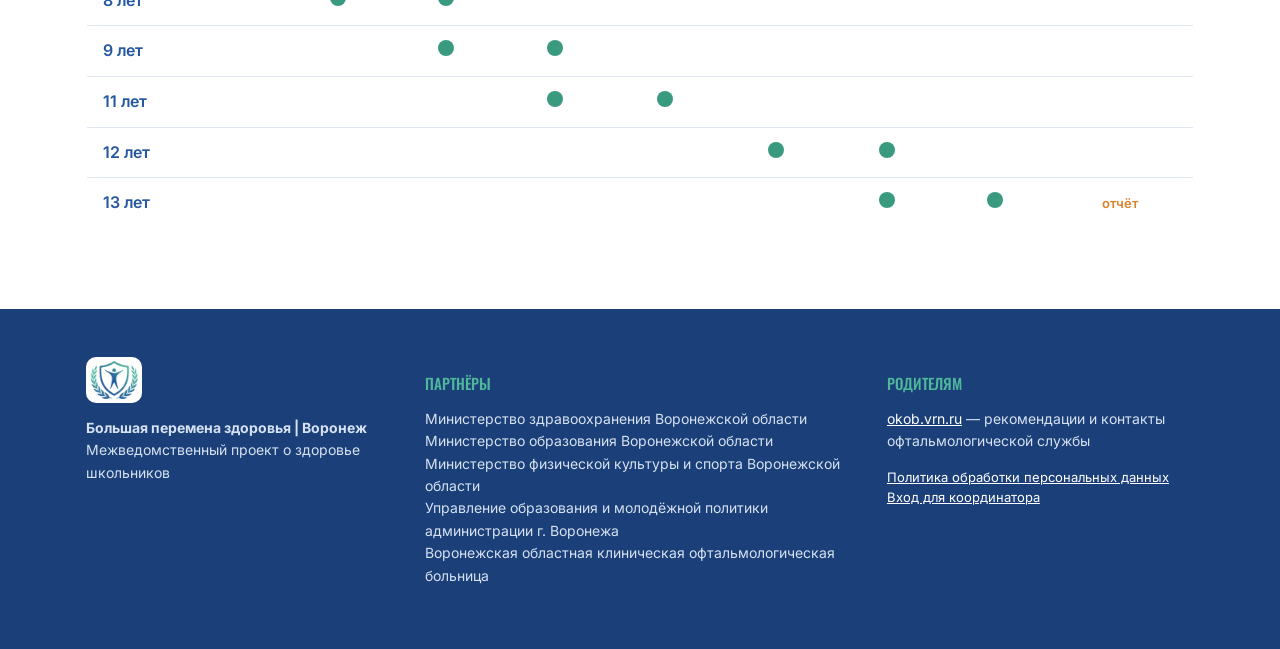
==== commit bd21bf6e: "PHP-бэкенд для заявок родителей; удалён кабинет медработника - api/: приём заявок в MySQL с письмом " ====
--- a/about.html
+++ b/about.html
@@ -34,7 +34,6 @@
       <a href="about.html" aria-current="page">О программе</a>
       <a href="news.html">Новости</a>
       <a href="analytics.html">Аналитика</a>
-      <a href="login.html" class="nav__login" data-auth>Войти</a>
       <a href="request.html" class="nav__cta">Пригласить БПЗ</a>
     </nav>
   </div>
@@ -120,11 +119,12 @@
     <div>
       <p class="footer__h">Родителям</p>
       <p><a href="https://okob.vrn.ru" target="_blank" rel="noopener">okob.vrn.ru</a> — рекомендации и контакты офтальмологической службы</p>
+      <p class="footer__links"><a href="politika.html">Политика обработки персональных данных</a><br><a href="login.html">Вход для координатора</a></p>
     </div>
   </div>
 </footer>
 
-<script src="auth.js"></script>
+<script src="store.js"></script>
 <script src="app.js"></script>
 </body>
 </html>
--- a/styles.css
+++ b/styles.css
@@ -284,7 +284,8 @@
 .cab-head { display: flex; justify-content: space-between; align-items: flex-end; flex-wrap: wrap; gap: 16px; margin-bottom: 24px; }
 .cab-head h2 { margin: 0; }
 .cab-head .muted { margin: 4px 0 0; }
-.cab-medic { display: grid; grid-template-columns: 1.2fr 1fr; gap: 24px; align-items: start; }
+.cab-medic { display: grid; grid-template-columns: minmax(0, 1fr) minmax(0, 1fr); gap: 24px; align-items: start; }
+.cab-reports { margin-bottom: 24px; }
 .card--alert { border-color: var(--crit-fg); background: var(--crit-bg); }
 .empty { max-width: 560px; display: flex; flex-direction: column; gap: 8px; }
 .empty h3, .empty p { margin: 0; }
@@ -322,7 +323,7 @@
 .news-admin .muted { margin: 0; font-size: 13px; }
 textarea { resize: vertical; }
 
-@media (max-width: 900px) { .cab-medic { grid-template-columns: 1fr; } }
+@media (max-width: 900px) { .cab-medic { grid-template-columns: minmax(0, 1fr); } }
 @media (max-width: 560px) { .fields, .roles { grid-template-columns: 1fr; } }
 
 /* request form + CTA */
@@ -337,3 +338,24 @@
 #adminBody { display: flex; flex-direction: column; gap: 24px; }
 #adminBody > .grid2 { margin: 0; }
 .req-status { font: inherit; font-size: 13px; padding: 6px 8px; border-radius: 8px; border: 1px solid var(--line); background: var(--bg); color: var(--ink); }
+
+/* medic: class reports */
+.fields--levels { grid-template-columns: 1fr 1fr; }
+.fields--levels .field span { font-size: 13px; }
+.num { display: inline-grid; place-items: center; min-width: 28px; padding: 2px 6px; border-radius: 6px; font-weight: 600; font-size: 13px; }
+.num.risk--0 { background: var(--ok-bg); color: var(--ok-fg); }
+.num.risk--1 { background: var(--tag-bg); color: var(--teal-d); }
+.num.risk--2 { background: var(--warn-bg); color: var(--warn-fg); }
+.num.risk--3 { background: var(--crit-bg); color: var(--crit-fg); }
+.tbl tfoot td { font-weight: 600; border-bottom: 0; border-top: 2px solid var(--line); }
+.tbl tbody tr.is-active { background: var(--tint); }
+.calc__grid { display: grid; grid-template-columns: 1fr; gap: 12px; }
+.calc__col { display: flex; flex-direction: column; gap: 12px; }
+.calc__result { margin: 8px 0 0; display: flex; align-items: center; gap: 12px; flex-wrap: wrap; }
+
+/* honeypot, policy, footer links */
+.hp { position: absolute; left: -10000px; width: 1px; height: 1px; overflow: hidden; }
+.prose h3 { margin-top: 28px; }
+.prose p { max-width: 68ch; }
+.footer__links { font-size: 13px; }
+button:disabled { opacity: .6; cursor: progress; }
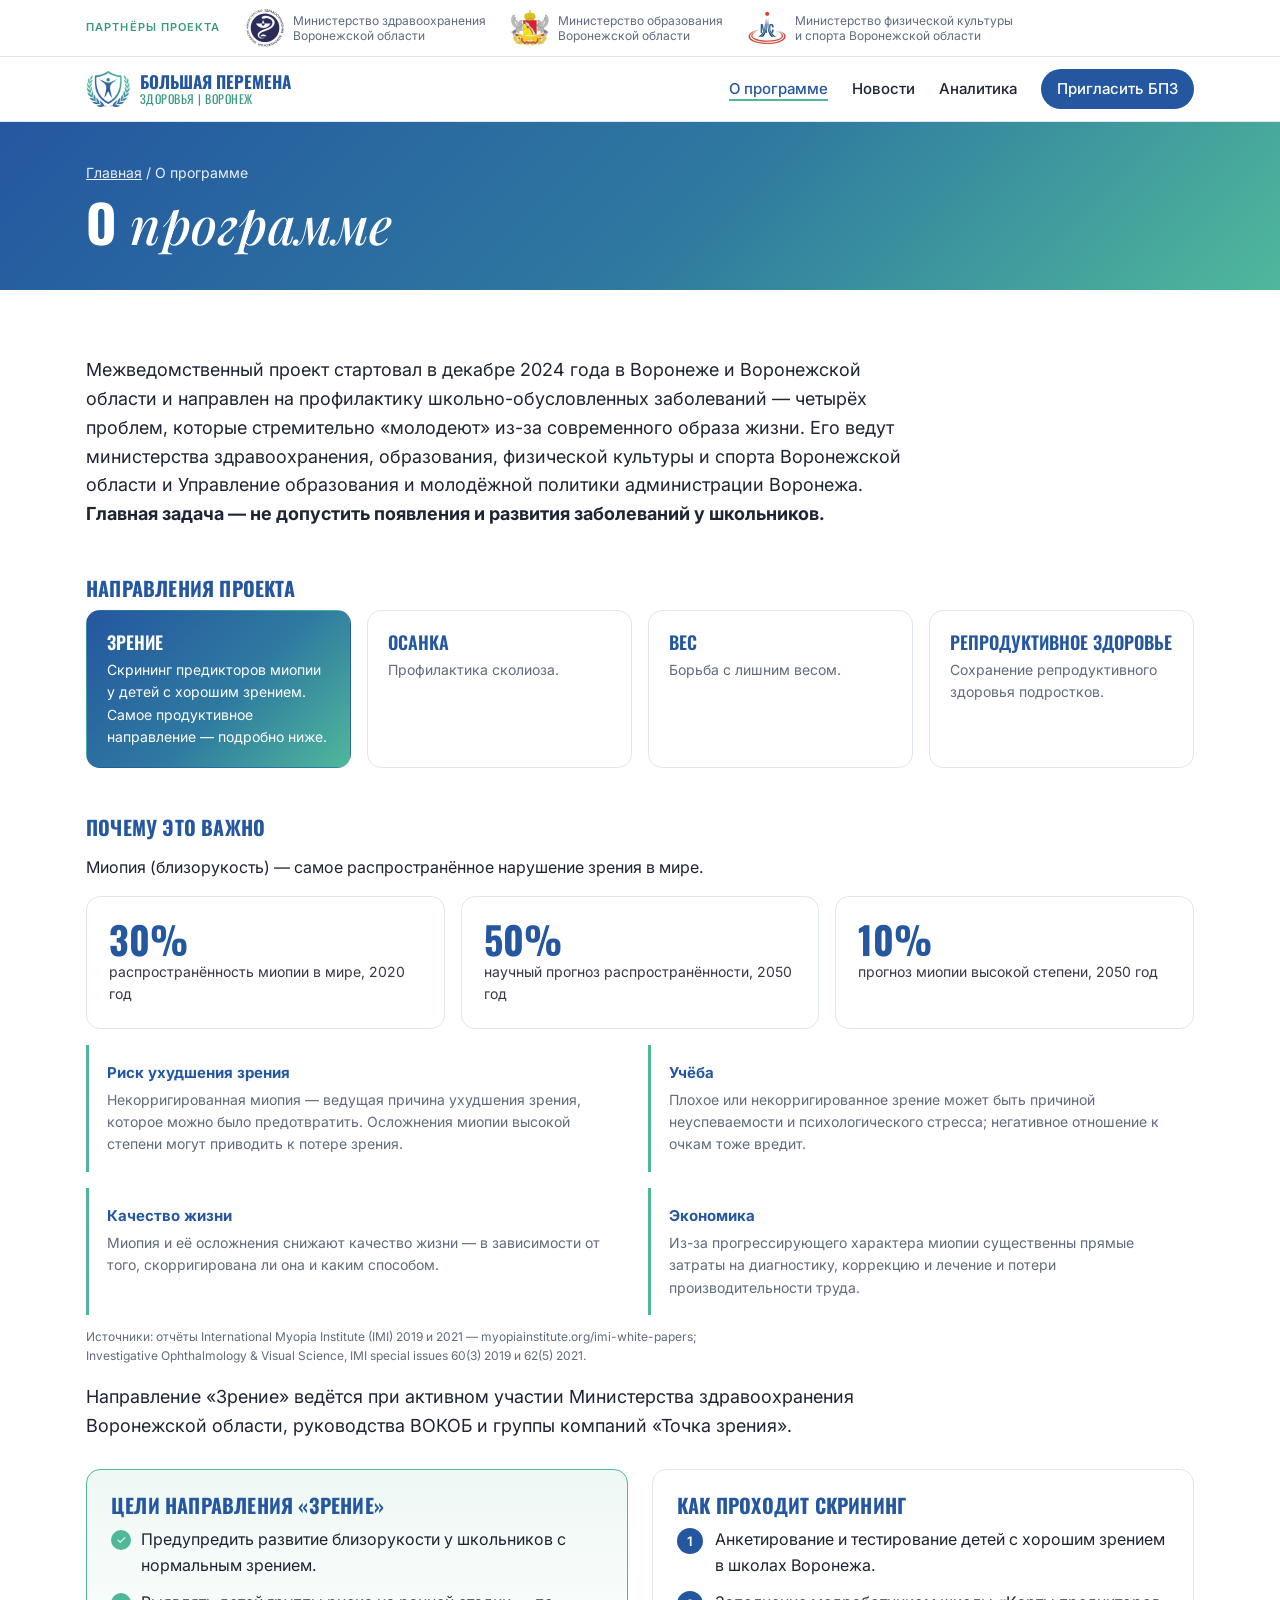
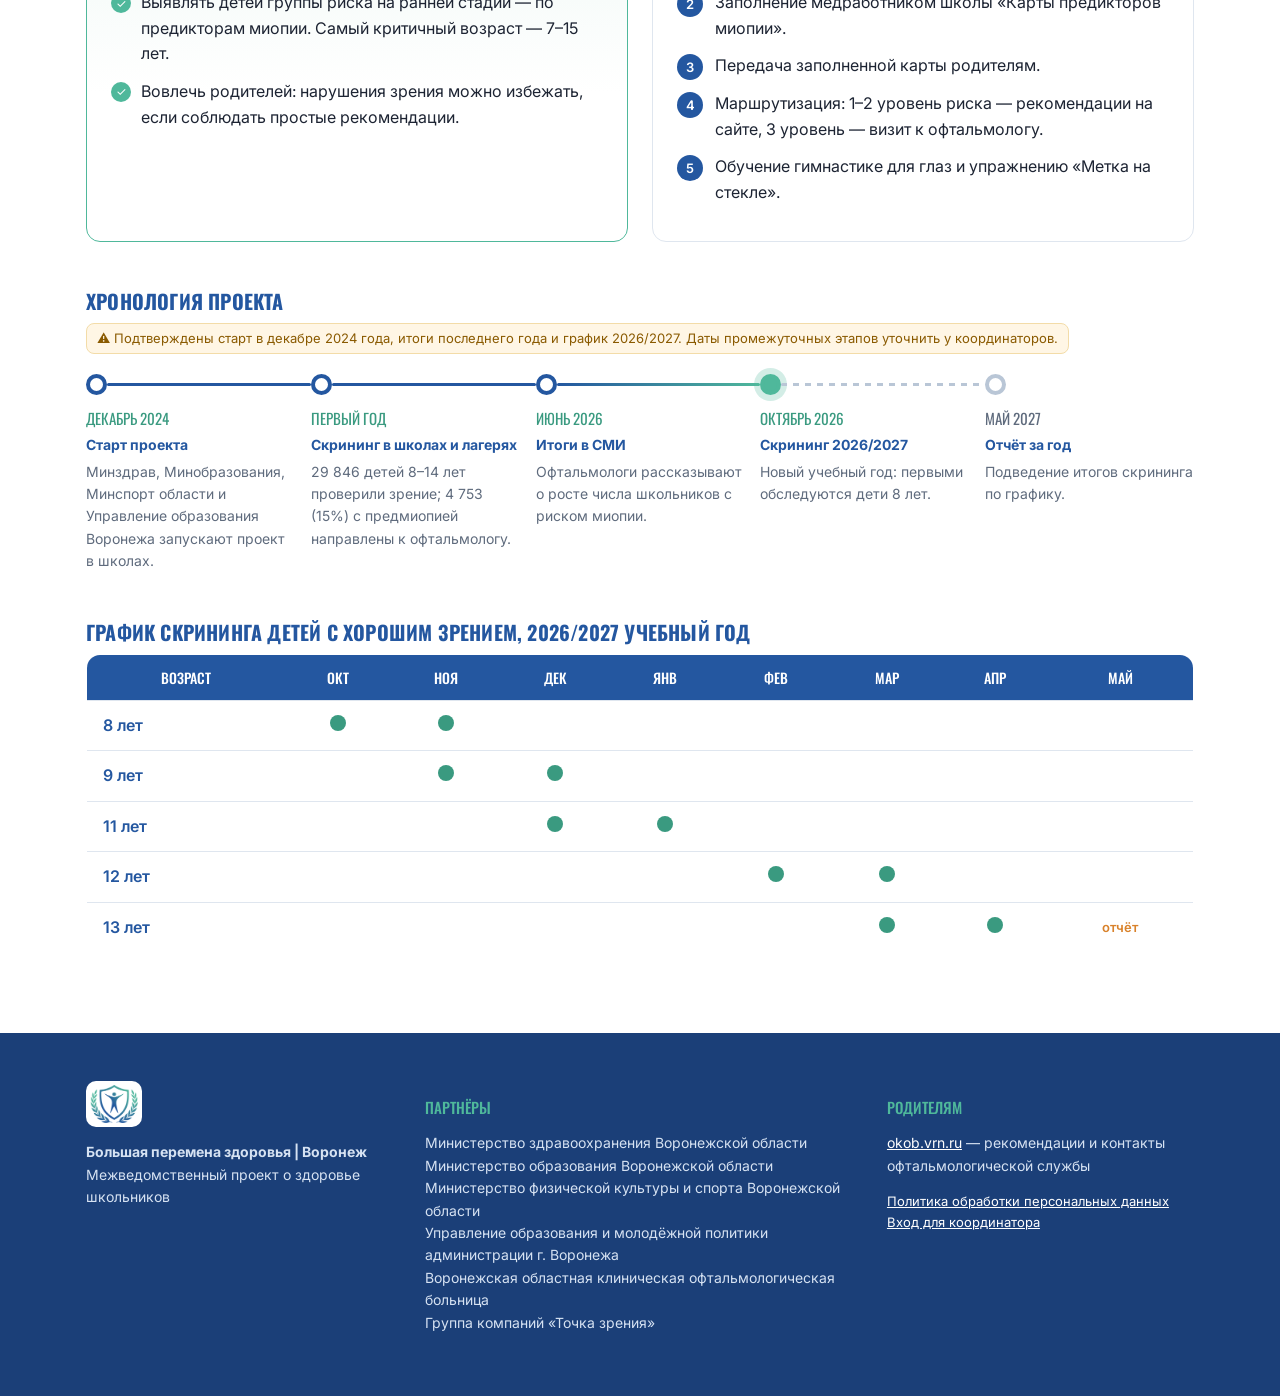
==== commit 02c64ed1: "Реальные итоги направления «Зрение», старт в декабре 2024, данные IMI - Аналитика: 29 846 детей 8–14" ====
--- a/about.html
+++ b/about.html
@@ -48,16 +48,32 @@
   </section>
   <section class="section section--first">
     <div class="wrap">
-      <p class="intro">Межведомственный проект реализуется в школах Воронежской области с 2024 года. Его ведут министерства здравоохранения, образования, физической культуры и спорта Воронежской области и Управление образования и молодёжной политики администрации Воронежа. <b>Главная задача — не допустить появления и развития заболеваний у школьников.</b></p>
+      <p class="intro">Межведомственный проект стартовал в декабре 2024 года в Воронеже и Воронежской области и направлен на профилактику школьно-обусловленных заболеваний — четырёх проблем, которые стремительно «молодеют» из-за современного образа жизни. Его ведут министерства здравоохранения, образования, физической культуры и спорта Воронежской области и Управление образования и молодёжной политики администрации Воронежа. <b>Главная задача — не допустить появления и развития заболеваний у школьников.</b></p>
 
       <h3 class="sub">Направления проекта</h3>
       <div class="dirs">
-        <div class="dir dir--main"><b>Зрение</b><span>Скрининг предикторов миопии у детей с хорошим зрением. Подробно — ниже.</span></div>
+        <div class="dir dir--main"><b>Зрение</b><span>Скрининг предикторов миопии у детей с хорошим зрением. Самое продуктивное направление — подробно ниже.</span></div>
         <div class="dir"><b>Осанка</b><span>Профилактика сколиоза.</span></div>
         <div class="dir"><b>Вес</b><span>Борьба с лишним весом.</span></div>
         <div class="dir"><b>Репродуктивное здоровье</b><span>Сохранение репродуктивного здоровья подростков.</span></div>
       </div>
 
+      <h3 class="sub">Почему это важно</h3>
+      <p>Миопия (близорукость) — самое распространённое нарушение зрения в мире.</p>
+      <div class="kpis kpis--3 kpis--plain">
+        <div class="kpi"><span class="kpi__v">30%</span><span class="kpi__l">распространённость миопии в мире, 2020 год</span></div>
+        <div class="kpi"><span class="kpi__v">50%</span><span class="kpi__l">научный прогноз распространённости, 2050 год</span></div>
+        <div class="kpi"><span class="kpi__v">10%</span><span class="kpi__l">прогноз миопии высокой степени, 2050 год</span></div>
+      </div>
+      <div class="why">
+        <div><b>Риск ухудшения зрения</b><span>Некорригированная миопия — ведущая причина ухудшения зрения, которое можно было предотвратить. Осложнения миопии высокой степени могут приводить к потере зрения.</span></div>
+        <div><b>Учёба</b><span>Плохое или некорригированное зрение может быть причиной неуспеваемости и психологического стресса; негативное отношение к очкам тоже вредит.</span></div>
+        <div><b>Качество жизни</b><span>Миопия и её осложнения снижают качество жизни — в зависимости от того, скорригирована ли она и каким способом.</span></div>
+        <div><b>Экономика</b><span>Из-за прогрессирующего характера миопии существенны прямые затраты на диагностику, коррекцию и лечение и потери производительности труда.</span></div>
+      </div>
+      <p class="source">Источники: отчёты International Myopia Institute (IMI) 2019 и 2021 — myopiainstitute.org/imi-white-papers; Investigative Ophthalmology &amp; Visual Science, IMI special issues 60(3) 2019 и 62(5) 2021.</p>
+
+      <p class="intro">Направление «Зрение» ведётся при активном участии Министерства здравоохранения Воронежской области, руководства ВОКОБ и группы компаний «Точка зрения».</p>
       <div class="grid2">
         <div class="card card--goal">
           <h3>Цели направления «Зрение»</h3>
@@ -80,10 +96,10 @@
       </div>
 
       <h3 class="sub">Хронология проекта</h3>
-      <p class="note">⚠ Подтверждены старт в 2024 году и график 2026/2027. Промежуточные этапы уточнить у координаторов.</p>
+      <p class="note">⚠ Подтверждены старт в декабре 2024 года, итоги последнего года и график 2026/2027. Даты промежуточных этапов уточнить у координаторов.</p>
       <ol class="timeline">
-        <li><time>2024</time><b>Старт проекта</b><span>Минздрав, Минобразования, Минспорт области и Управление образования Воронежа запускают проект в школах.</span></li>
-        <li><time>2024–2026</time><b>Скрининг в школах</b><span>Обследования по четырём направлениям; для зрения — выявление предикторов миопии.</span></li>
+        <li><time>Декабрь 2024</time><b>Старт проекта</b><span>Минздрав, Минобразования, Минспорт области и Управление образования Воронежа запускают проект в школах.</span></li>
+        <li><time>Первый год</time><b>Скрининг в школах и лагерях</b><span>29 846 детей 8–14 лет проверили зрение; 4 753 (15%) с предмиопией направлены к офтальмологу.</span></li>
         <li><time>Июнь 2026</time><b>Итоги в СМИ</b><span>Офтальмологи рассказывают о росте числа школьников с риском миопии.</span></li>
         <li class="is-now"><time>Октябрь 2026</time><b>Скрининг 2026/2027</b><span>Новый учебный год: первыми обследуются дети 8 лет.</span></li>
         <li><time>Май 2027</time><b>Отчёт за год</b><span>Подведение итогов скрининга по графику.</span></li>
@@ -114,7 +130,7 @@
     </div>
     <div>
       <p class="footer__h">Партнёры</p>
-      <p>Министерство здравоохранения Воронежской области<br>Министерство образования Воронежской области<br>Министерство физической культуры и спорта Воронежской области<br>Управление образования и молодёжной политики администрации г. Воронежа<br>Воронежская областная клиническая офтальмологическая больница</p>
+      <p>Министерство здравоохранения Воронежской области<br>Министерство образования Воронежской области<br>Министерство физической культуры и спорта Воронежской области<br>Управление образования и молодёжной политики администрации г. Воронежа<br>Воронежская областная клиническая офтальмологическая больница<br>Группа компаний «Точка зрения»</p>
     </div>
     <div>
       <p class="footer__h">Родителям</p>
--- a/styles.css
+++ b/styles.css
@@ -359,3 +359,35 @@
 .prose p { max-width: 68ch; }
 .footer__links { font-size: 13px; }
 button:disabled { opacity: .6; cursor: progress; }
+
+/* admin roles */
+.pw-row { display: flex; gap: 8px; align-items: center; flex-wrap: wrap; }
+.pw-row input { flex: 1; min-width: 160px; font-family: ui-monospace, monospace; }
+.roles-list { margin: 0; padding-left: 18px; display: flex; flex-direction: column; gap: 10px; font-size: 14px; }
+.reset-box { margin-top: 16px; padding: 14px; border-radius: 10px; background: var(--tint); display: flex; flex-direction: column; gap: 8px; }
+.reset-box p { margin: 0; }
+#resetBox .form__ok { margin-top: 16px; }
+.tbl td.is-warn { color: var(--crit-fg); font-weight: 600; }
+.tbl select:disabled { opacity: .6; }
+.card__head { display: flex; justify-content: space-between; align-items: center; flex-wrap: wrap; gap: 8px 16px; margin-bottom: 12px; }
+.card__head h3 { margin: 0; }
+.card__head h3 .muted { font: 400 15px Inter, sans-serif; text-transform: none; }
+
+/* real analytics, myopia context */
+.kpis--3 { grid-template-columns: repeat(3, 1fr); }
+.kpis--plain .kpi { background: var(--surface); color: var(--ink); border: 1px solid var(--line); }
+.kpis--plain .kpi__v { color: var(--accent-text); }
+.why { display: grid; grid-template-columns: 1fr 1fr; gap: 16px; margin-top: 16px; }
+.why div { display: flex; flex-direction: column; gap: 4px; padding: 16px 18px; border-left: 3px solid var(--teal); background: var(--surface); border-radius: 0 var(--radius) var(--radius) 0; font-size: 14px; }
+.why b { color: var(--accent-text); font-size: 15px; }
+.why span { color: var(--muted); }
+.source { font-size: 12px; color: var(--muted); margin-top: 12px; max-width: 80ch; }
+.split { display: flex; height: 56px; border-radius: 10px; overflow: hidden; margin: 8px 0 12px; }
+.split__part { display: flex; align-items: center; gap: 10px; padding: 0 14px; color: #fff; font-size: 13px; white-space: nowrap; min-width: 0; overflow: hidden; }
+.split__part b { font: 700 20px Oswald, sans-serif; }
+.split__part--ok { background: var(--teal-d); }
+.split__part--risk { background: var(--crit-fg); justify-content: center; padding: 0; }
+.split__legend { margin: 0; font-size: 14px; display: flex; gap: 8px; align-items: baseline; }
+.dot { width: 10px; height: 10px; border-radius: 50%; flex: none; display: inline-block; }
+.dot--risk { background: var(--crit-fg); }
+@media (max-width: 900px) { .kpis--3 { grid-template-columns: 1fr; } .why { grid-template-columns: 1fr; } }
